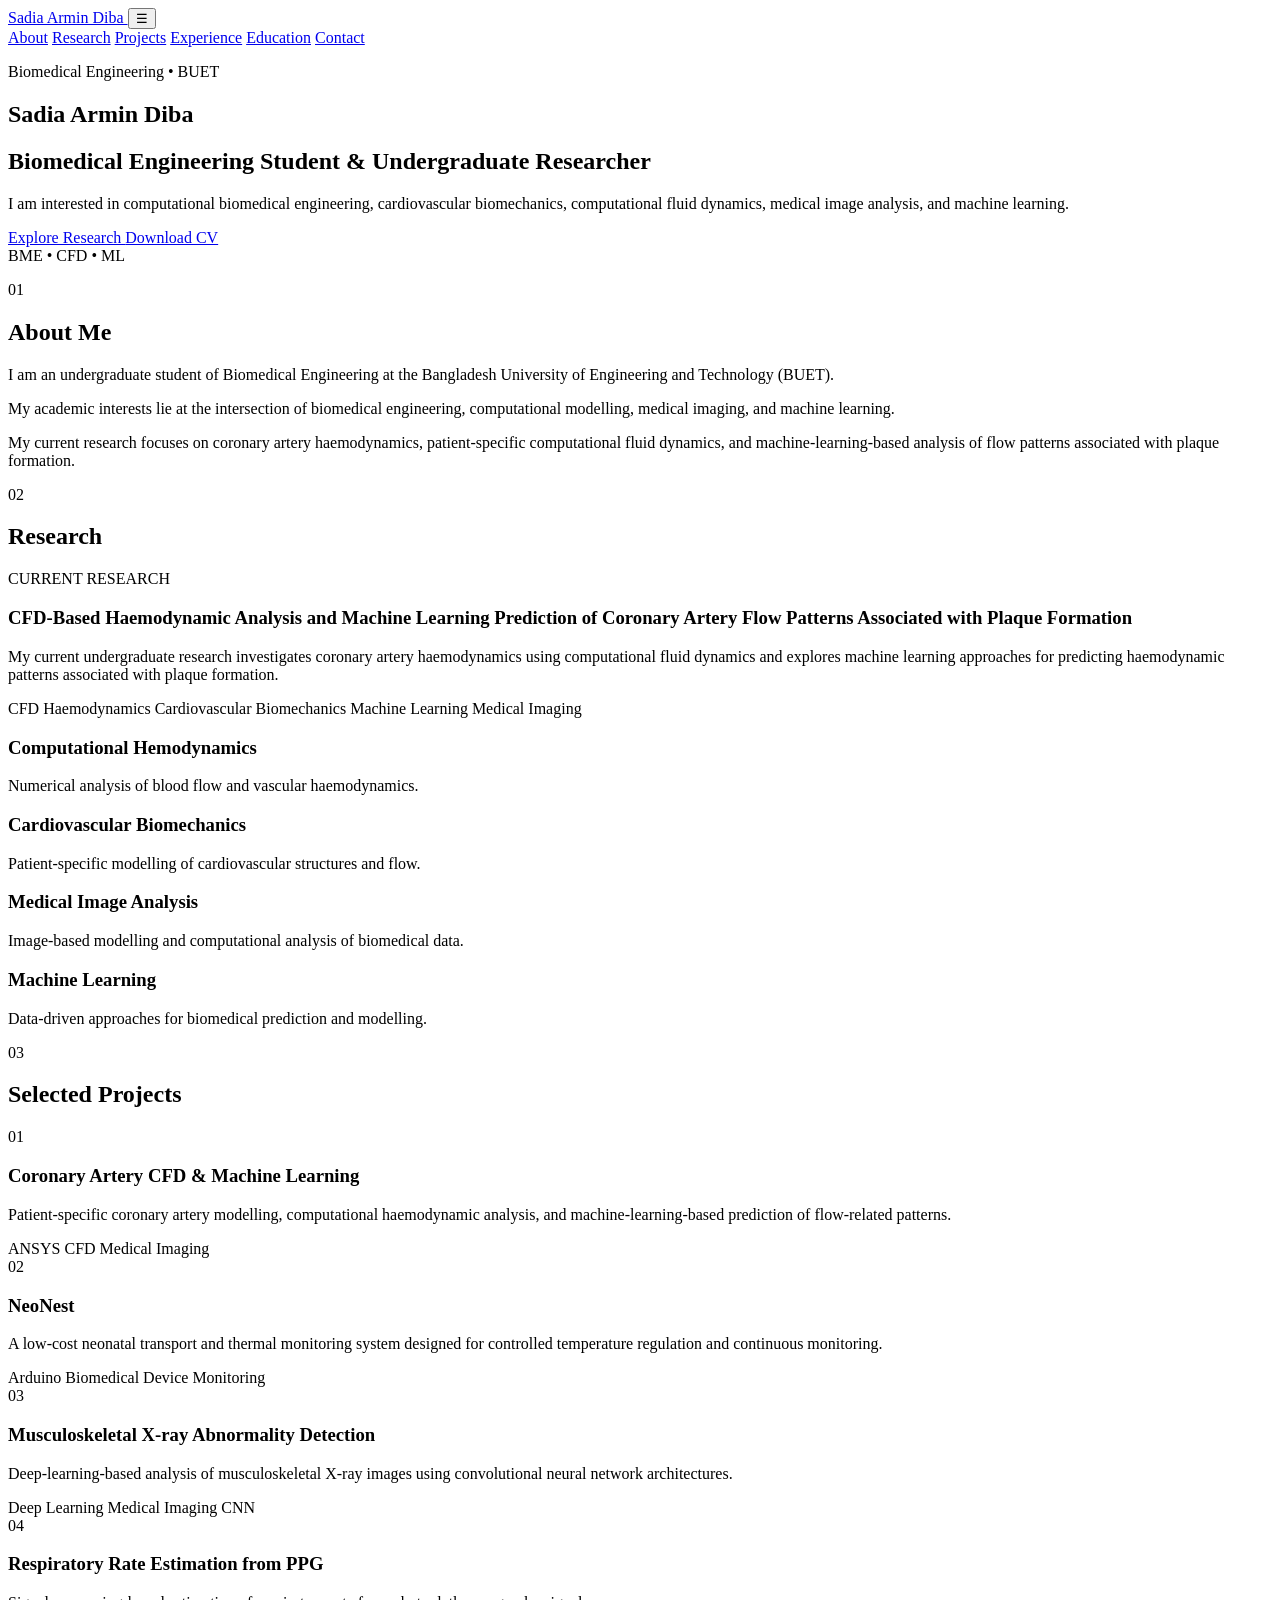
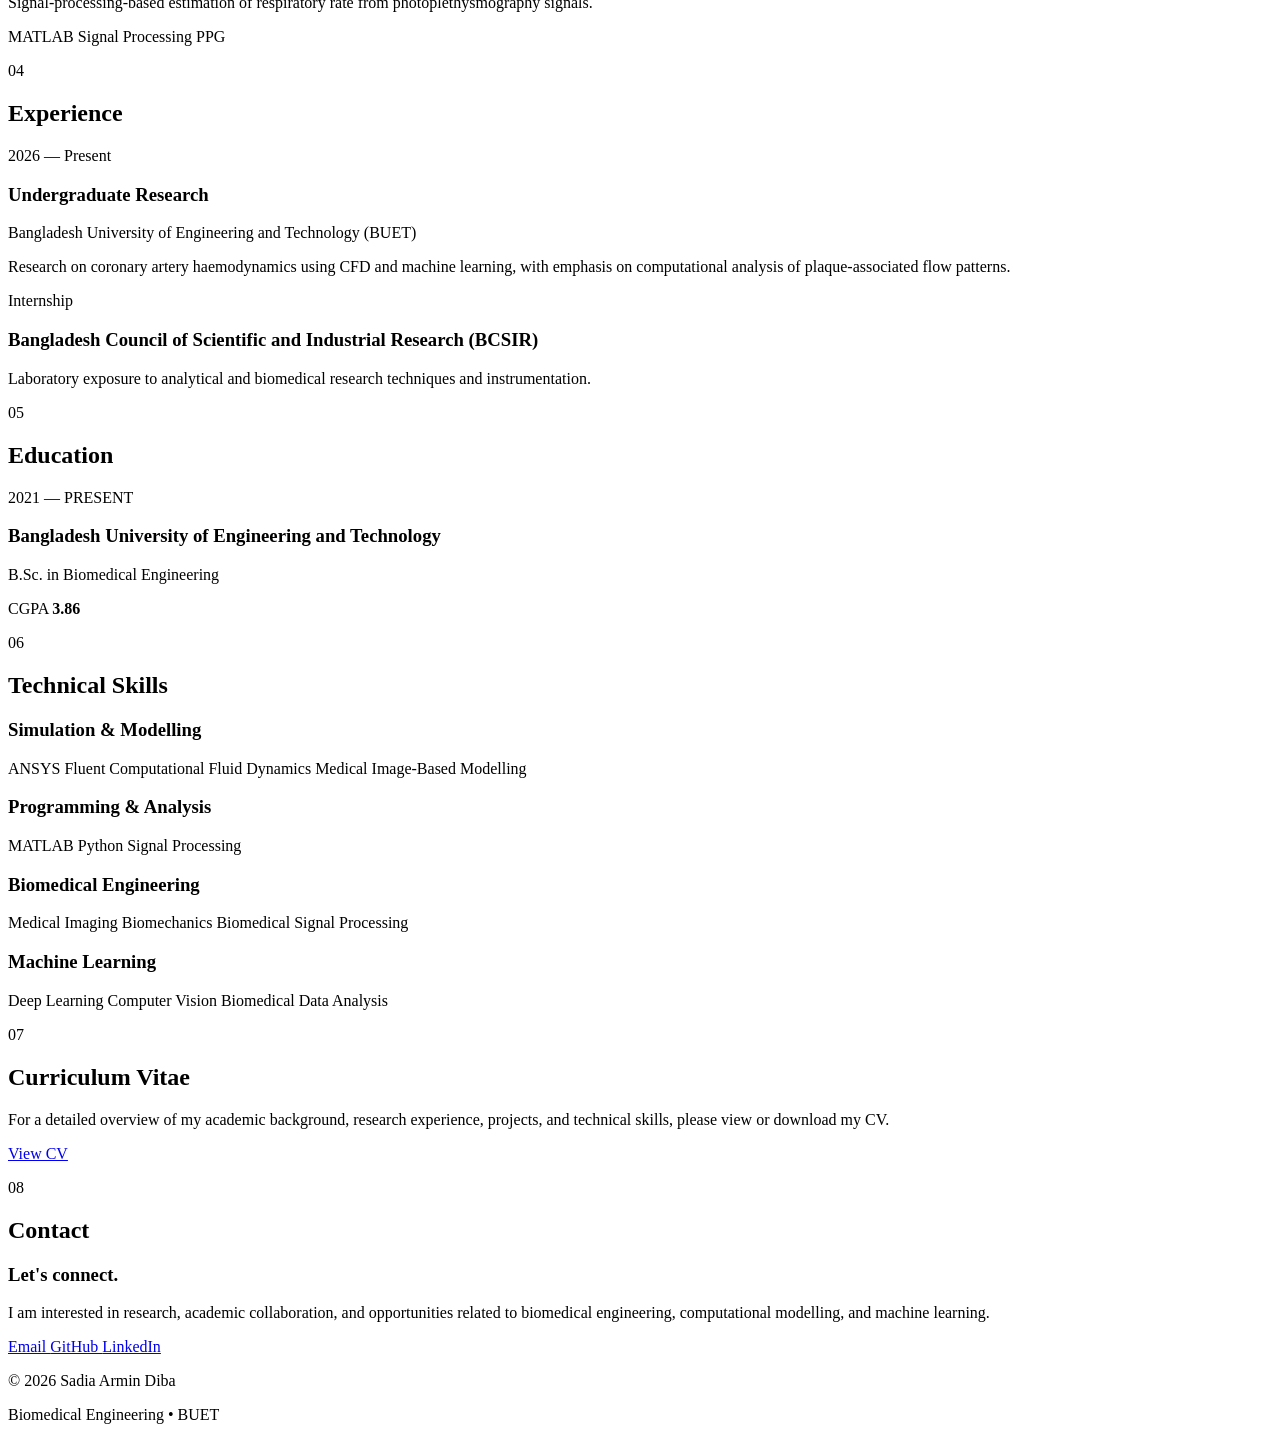
==== index.html @ c3326f4b "index.html" ====
<!DOCTYPE html>
<html lang="en">
<head>
    <meta charset="UTF-8">

    <meta name="viewport"
          content="width=device-width, initial-scale=1.0">

    <meta name="description"
          content="Academic and research portfolio of Sadia Armin Diba, Biomedical Engineering student at BUET.">

    <title>Sadia Armin Diba | Biomedical Engineering</title>

    <link rel="stylesheet"
          href="style.css">

    <link rel="preconnect"
          href="https://fonts.googleapis.com">

    <link rel="preconnect"
          href="https://fonts.gstatic.com"
          crossorigin>

    <link href="https://fonts.googleapis.com/css2?family=Inter:wght@400;500;600;700&family=Playfair+Display:wght@600;700&display=swap"
          rel="stylesheet">
</head>

<body>

    <!-- ================= NAVIGATION ================= -->

    <header class="navbar">

        <div class="container nav-container">

            <a href="#home" class="logo">
                Sadia Armin Diba
            </a>

            <button class="menu-toggle"
                    aria-label="Open navigation menu">
                ☰
            </button>

            <nav class="nav-menu">

                <a href="#about">About</a>
                <a href="#research">Research</a>
                <a href="#projects">Projects</a>
                <a href="#experience">Experience</a>
                <a href="#education">Education</a>
                <a href="#contact">Contact</a>

            </nav>

        </div>

    </header>


    <main>

        <!-- ================= HERO ================= -->

        <section id="home" class="hero">

            <div class="container hero-content">

                <div class="hero-text">

                    <p class="eyebrow">
                        Biomedical Engineering • BUET
                    </p>

                    <h1>
                        Sadia Armin Diba
                    </h1>

                    <h2>
                        Biomedical Engineering Student
                        <span>&</span>
                        Undergraduate Researcher
                    </h2>

                    <p class="hero-description">
                        I am interested in computational biomedical engineering,
                        cardiovascular biomechanics, computational fluid dynamics,
                        medical image analysis, and machine learning.
                    </p>

                    <div class="hero-buttons">

                        <a href="#research"
                           class="button primary-button">
                            Explore Research
                        </a>

                        <a href="assets/cv.pdf"
                           class="button secondary-button"
                           target="_blank">
                            Download CV
                        </a>

                    </div>

                </div>

                <div class="hero-visual">

                    <div class="visual-card">

                        <div class="visual-circle"></div>

                        <div class="visual-line line-one"></div>
                        <div class="visual-line line-two"></div>
                        <div class="visual-line line-three"></div>

                        <span class="visual-label">
                            BME • CFD • ML
                        </span>

                    </div>

                </div>

            </div>

        </section>


        <!-- ================= ABOUT ================= -->

        <section id="about" class="section">

            <div class="container">

                <div class="section-heading">

                    <p class="section-number">
                        01
                    </p>

                    <h2>
                        About Me
                    </h2>

                </div>

                <div class="about-grid">

                    <div>

                        <p class="large-text">
                            I am an undergraduate student of Biomedical
                            Engineering at the Bangladesh University of
                            Engineering and Technology (BUET).
                        </p>

                    </div>

                    <div>

                        <p>
                            My academic interests lie at the intersection of
                            biomedical engineering, computational modelling,
                            medical imaging, and machine learning.
                        </p>

                        <p>
                            My current research focuses on coronary artery
                            haemodynamics, patient-specific computational
                            fluid dynamics, and machine-learning-based analysis
                            of flow patterns associated with plaque formation.
                        </p>

                    </div>

                </div>

            </div>

        </section>


        <!-- ================= RESEARCH ================= -->

        <section id="research" class="section section-light">

            <div class="container">

                <div class="section-heading">

                    <p class="section-number">
                        02
                    </p>

                    <h2>
                        Research
                    </h2>

                </div>


                <div class="research-card">

                    <p class="card-label">
                        CURRENT RESEARCH
                    </p>

                    <h3>
                        CFD-Based Haemodynamic Analysis and Machine Learning
                        Prediction of Coronary Artery Flow Patterns Associated
                        with Plaque Formation
                    </h3>

                    <p>
                        My current undergraduate research investigates
                        coronary artery haemodynamics using computational
                        fluid dynamics and explores machine learning approaches
                        for predicting haemodynamic patterns associated with
                        plaque formation.
                    </p>

                    <div class="research-tags">

                        <span>CFD</span>
                        <span>Haemodynamics</span>
                        <span>Cardiovascular Biomechanics</span>
                        <span>Machine Learning</span>
                        <span>Medical Imaging</span>

                    </div>

                </div>


                <div class="interest-grid">

                    <div class="interest-item">
                        <h3>Computational Hemodynamics</h3>
                        <p>
                            Numerical analysis of blood flow and vascular
                            haemodynamics.
                        </p>
                    </div>

                    <div class="interest-item">
                        <h3>Cardiovascular Biomechanics</h3>
                        <p>
                            Patient-specific modelling of cardiovascular
                            structures and flow.
                        </p>
                    </div>

                    <div class="interest-item">
                        <h3>Medical Image Analysis</h3>
                        <p>
                            Image-based modelling and computational analysis
                            of biomedical data.
                        </p>
                    </div>

                    <div class="interest-item">
                        <h3>Machine Learning</h3>
                        <p>
                            Data-driven approaches for biomedical prediction
                            and modelling.
                        </p>
                    </div>

                </div>

            </div>

        </section>


        <!-- ================= PROJECTS ================= -->

        <section id="projects" class="section">

            <div class="container">

                <div class="section-heading">

                    <p class="section-number">
                        03
                    </p>

                    <h2>
                        Selected Projects
                    </h2>

                </div>


                <div class="project-grid">


                    <article class="project-card">

                        <div class="project-number">
                            01
                        </div>

                        <h3>
                            Coronary Artery CFD & Machine Learning
                        </h3>

                        <p>
                            Patient-specific coronary artery modelling,
                            computational haemodynamic analysis, and
                            machine-learning-based prediction of flow-related
                            patterns.
                        </p>

                        <div class="project-tags">
                            <span>ANSYS</span>
                            <span>CFD</span>
                            <span>Medical Imaging</span>
                        </div>

                    </article>


                    <article class="project-card">

                        <div class="project-number">
                            02
                        </div>

                        <h3>
                            NeoNest
                        </h3>

                        <p>
                            A low-cost neonatal transport and thermal
                            monitoring system designed for controlled
                            temperature regulation and continuous monitoring.
                        </p>

                        <div class="project-tags">
                            <span>Arduino</span>
                            <span>Biomedical Device</span>
                            <span>Monitoring</span>
                        </div>

                    </article>


                    <article class="project-card">

                        <div class="project-number">
                            03
                        </div>

                        <h3>
                            Musculoskeletal X-ray Abnormality Detection
                        </h3>

                        <p>
                            Deep-learning-based analysis of musculoskeletal
                            X-ray images using convolutional neural network
                            architectures.
                        </p>

                        <div class="project-tags">
                            <span>Deep Learning</span>
                            <span>Medical Imaging</span>
                            <span>CNN</span>
                        </div>

                    </article>


                    <article class="project-card">

                        <div class="project-number">
                            04
                        </div>

                        <h3>
                            Respiratory Rate Estimation from PPG
                        </h3>

                        <p>
                            Signal-processing-based estimation of respiratory
                            rate from photoplethysmography signals.
                        </p>

                        <div class="project-tags">
                            <span>MATLAB</span>
                            <span>Signal Processing</span>
                            <span>PPG</span>
                        </div>

                    </article>

                </div>

            </div>

        </section>


        <!-- ================= EXPERIENCE ================= -->

        <section id="experience" class="section section-light">

            <div class="container">

                <div class="section-heading">

                    <p class="section-number">
                        04
                    </p>

                    <h2>
                        Experience
                    </h2>

                </div>


                <div class="timeline">

                    <div class="timeline-item">

                        <div class="timeline-dot"></div>

                        <div>

                            <p class="timeline-date">
                                2026 — Present
                            </p>

                            <h3>
                                Undergraduate Research
                            </h3>

                            <p class="timeline-place">
                                Bangladesh University of Engineering
                                and Technology (BUET)
                            </p>

                            <p>
                                Research on coronary artery haemodynamics
                                using CFD and machine learning, with emphasis
                                on computational analysis of plaque-associated
                                flow patterns.
                            </p>

                        </div>

                    </div>


                    <div class="timeline-item">

                        <div class="timeline-dot"></div>

                        <div>

                            <p class="timeline-date">
                                Internship
                            </p>

                            <h3>
                                Bangladesh Council of Scientific and
                                Industrial Research (BCSIR)
                            </h3>

                            <p>
                                Laboratory exposure to analytical and
                                biomedical research techniques and
                                instrumentation.
                            </p>

                        </div>

                    </div>

                </div>

            </div>

        </section>


        <!-- ================= EDUCATION ================= -->

        <section id="education" class="section">

            <div class="container">

                <div class="section-heading">

                    <p class="section-number">
                        05
                    </p>

                    <h2>
                        Education
                    </h2>

                </div>


                <div class="education-card">

                    <div>

                        <p class="card-label">
                            2021 — PRESENT
                        </p>

                        <h3>
                            Bangladesh University of Engineering
                            and Technology
                        </h3>

                        <p>
                            B.Sc. in Biomedical Engineering
                        </p>

                    </div>

                    <div class="cgpa">
                        <span>CGPA</span>
                        <strong>3.86</strong>
                    </div>

                </div>

            </div>

        </section>


        <!-- ================= SKILLS ================= -->

        <section class="section section-light">

            <div class="container">

                <div class="section-heading">

                    <p class="section-number">
                        06
                    </p>

                    <h2>
                        Technical Skills
                    </h2>

                </div>


                <div class="skills-grid">

                    <div class="skill-group">

                        <h3>
                            Simulation & Modelling
                        </h3>

                        <div class="skill-list">

                            <span>ANSYS Fluent</span>
                            <span>Computational Fluid Dynamics</span>
                            <span>Medical Image-Based Modelling</span>

                        </div>

                    </div>


                    <div class="skill-group">

                        <h3>
                            Programming & Analysis
                        </h3>

                        <div class="skill-list">

                            <span>MATLAB</span>
                            <span>Python</span>
                            <span>Signal Processing</span>

                        </div>

                    </div>


                    <div class="skill-group">

                        <h3>
                            Biomedical Engineering
                        </h3>

                        <div class="skill-list">

                            <span>Medical Imaging</span>
                            <span>Biomechanics</span>
                            <span>Biomedical Signal Processing</span>

                        </div>

                    </div>


                    <div class="skill-group">

                        <h3>
                            Machine Learning
                        </h3>

                        <div class="skill-list">

                            <span>Deep Learning</span>
                            <span>Computer Vision</span>
                            <span>Biomedical Data Analysis</span>

                        </div>

                    </div>

                </div>

            </div>

        </section>


        <!-- ================= CV ================= -->

        <section class="section cv-section">

            <div class="container cv-container">

                <div>

                    <p class="section-number">
                        07
                    </p>

                    <h2>
                        Curriculum Vitae
                    </h2>

                    <p>
                        For a detailed overview of my academic background,
                        research experience, projects, and technical skills,
                        please view or download my CV.
                    </p>

                </div>

                <a href="assets/cv.pdf"
                   target="_blank"
                   class="button primary-button">
                    View CV
                </a>

            </div>

        </section>


        <!-- ================= CONTACT ================= -->

        <section id="contact" class="section contact-section">

            <div class="container">

                <div class="section-heading">

                    <p class="section-number">
                        08
                    </p>

                    <h2>
                        Contact
                    </h2>

                </div>


                <div class="contact-content">

                    <h3>
                        Let's connect.
                    </h3>

                    <p>
                        I am interested in research, academic collaboration,
                        and opportunities related to biomedical engineering,
                        computational modelling, and machine learning.
                    </p>

                    <div class="contact-links">

                        <!-- Replace YOUR_EMAIL with your real email -->

                        <a href="mailto:YOUR_EMAIL">
                            Email
                        </a>

                        <a href="https://github.com/SadiaDiba"
                           target="_blank">
                            GitHub
                        </a>

                        <!-- Replace with your LinkedIn URL -->

                        <a href="YOUR_LINKEDIN_URL"
                           target="_blank">
                            LinkedIn
                        </a>

                    </div>

                </div>

            </div>

        </section>

    </main>


    <!-- ================= FOOTER ================= -->

    <footer>

        <div class="container footer-content">

            <p>
                © 2026 Sadia Armin Diba
            </p>

            <p>
                Biomedical Engineering • BUET
            </p>

        </div>

    </footer>


    <script src="script.js"></script>

</body>
</html>
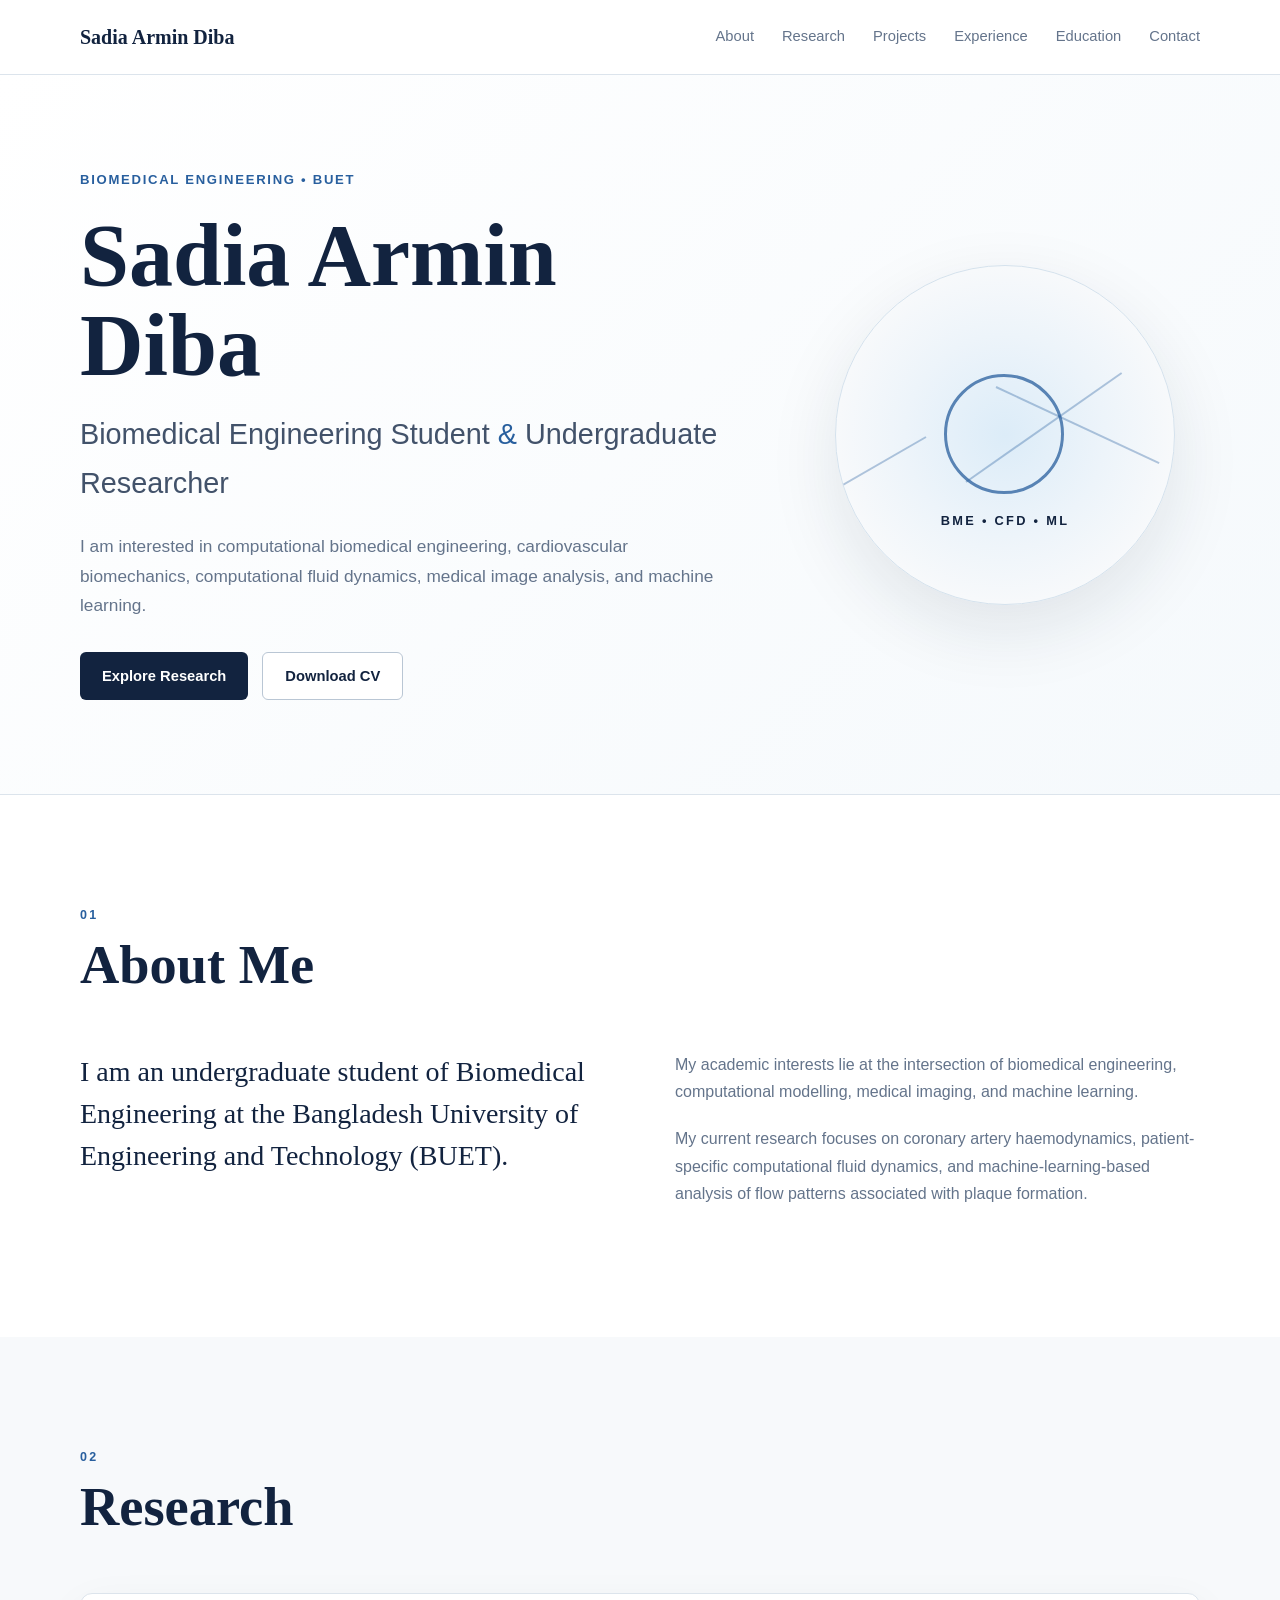
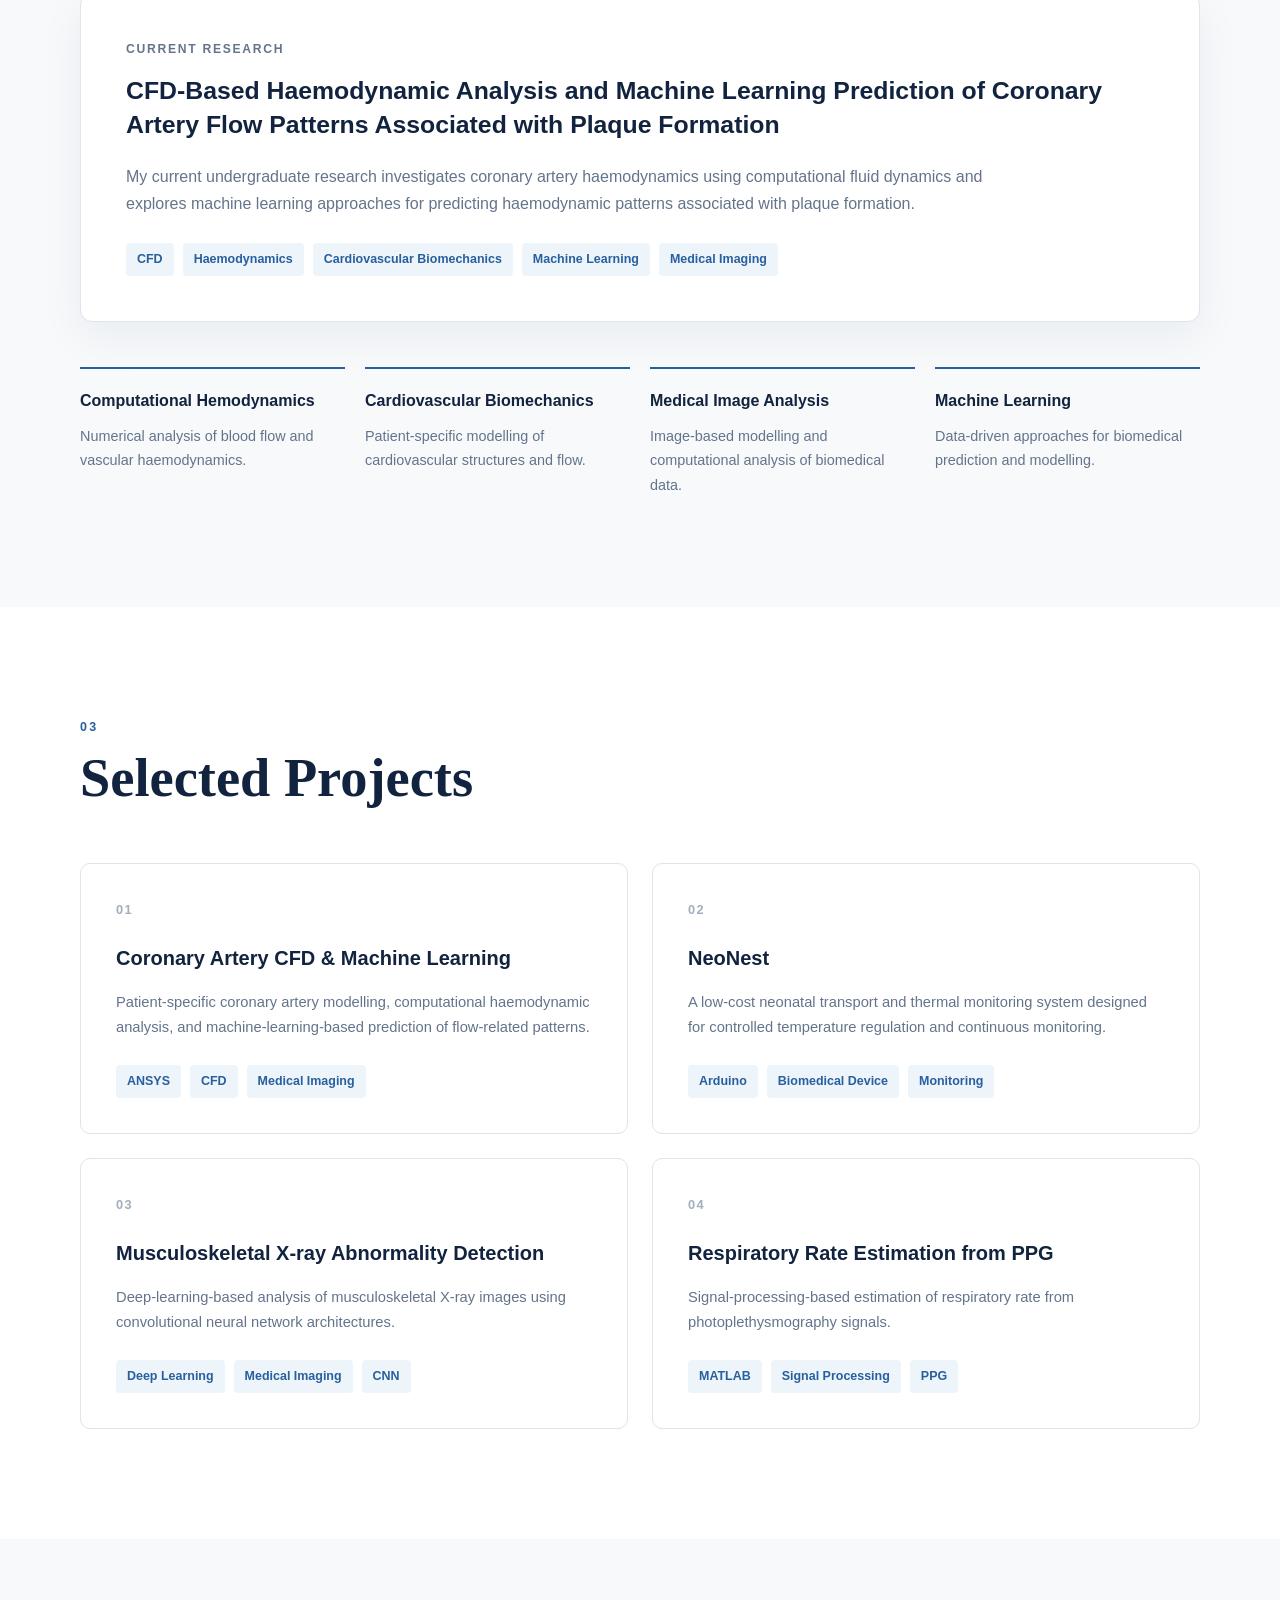
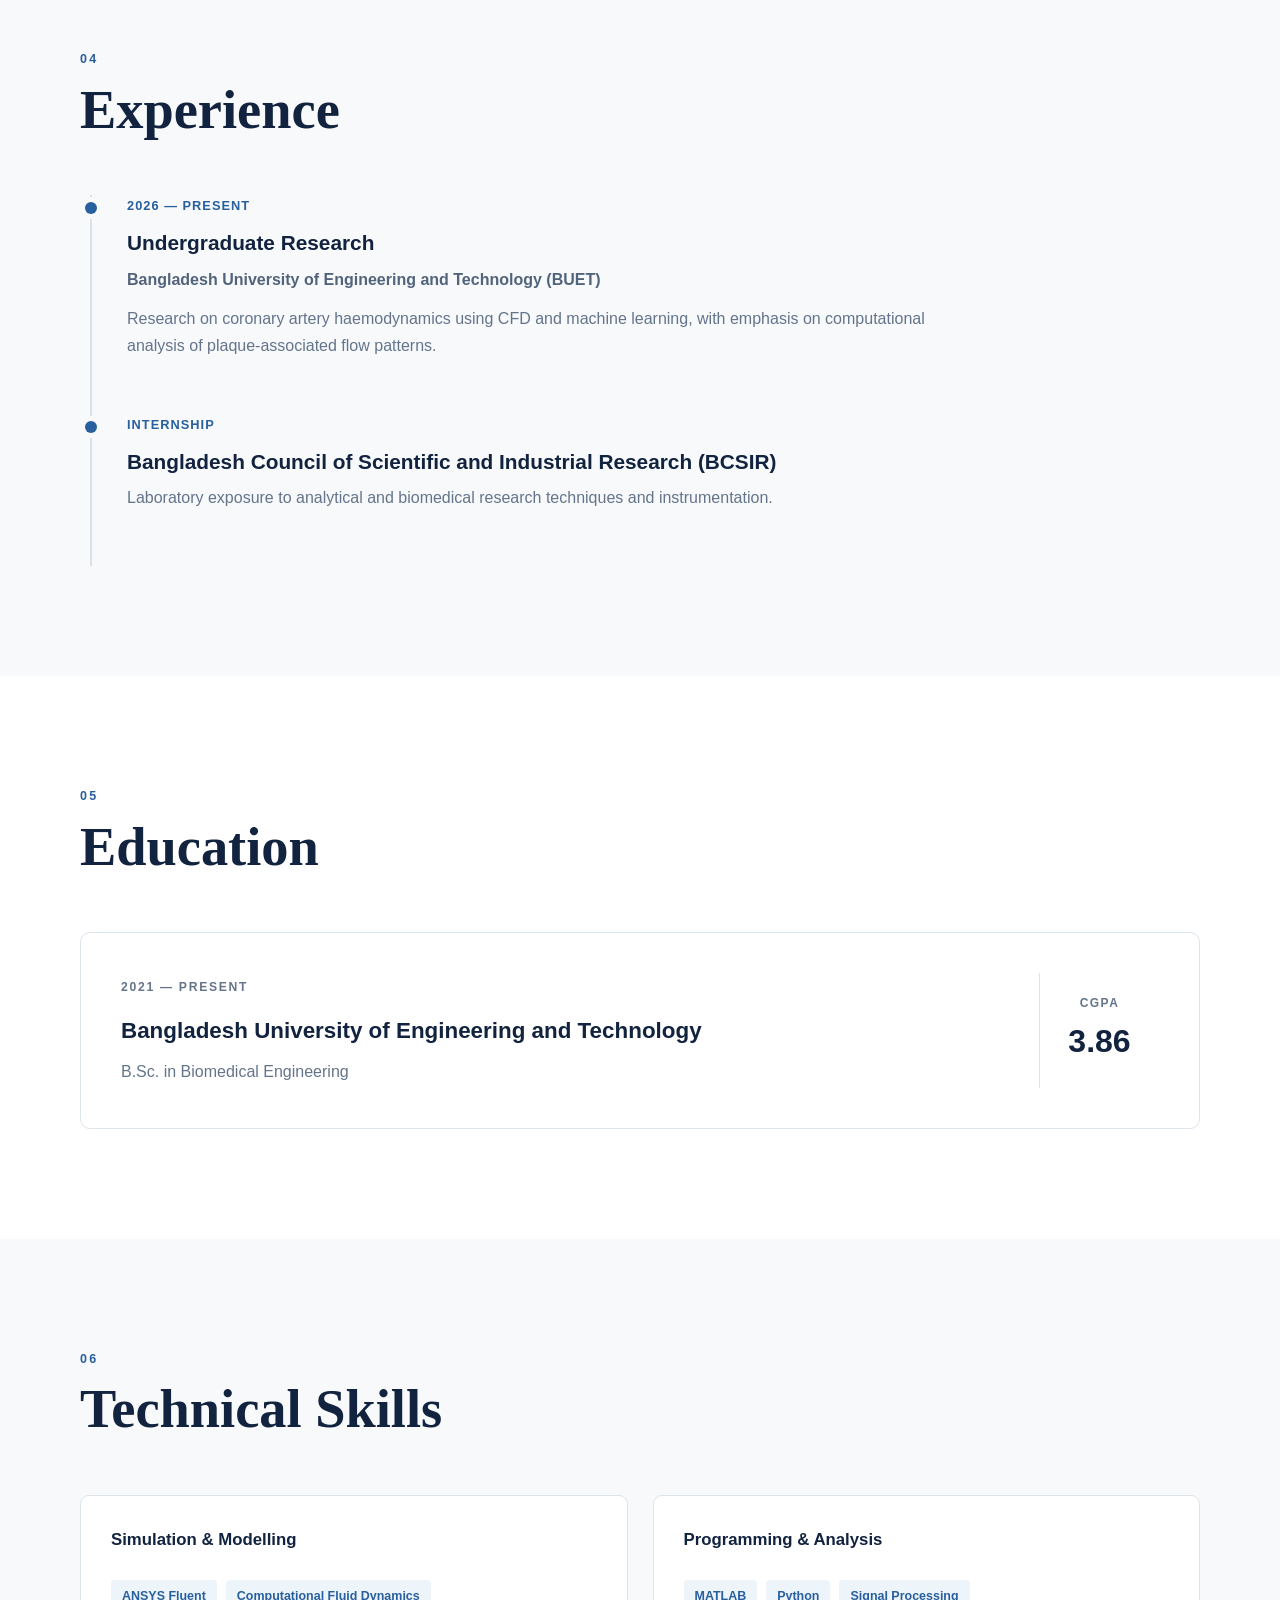
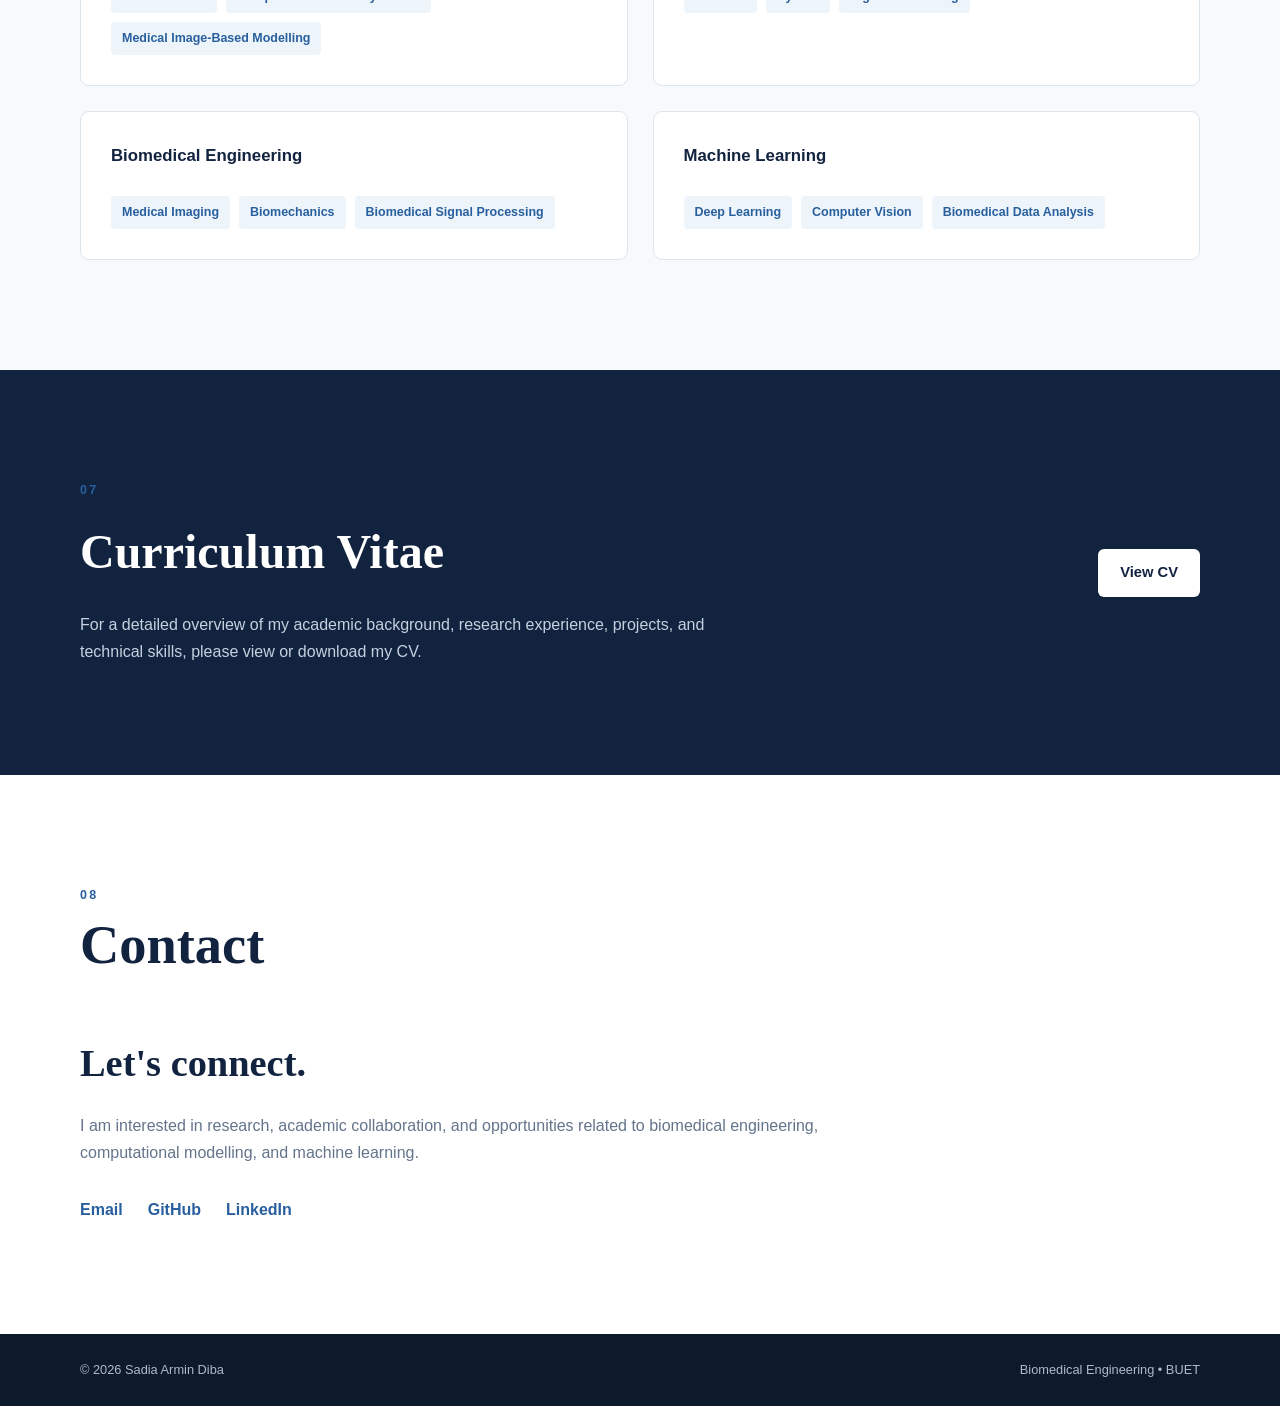
==== commit 1a480725: "Update index.html" ====
--- a/index.html
+++ b/index.html
@@ -702,18 +702,18 @@
 
                         <!-- Replace YOUR_EMAIL with your real email -->
 
-                        <a href="mailto:YOUR_EMAIL">
+                        <a href="mailto:sadiaarmindiba@gmail.com">
                             Email
                         </a>
 
-                        <a href="https://github.com/SadiaDiba"
+                        <a href="https://github.com/SadiaArmin"
                            target="_blank">
                             GitHub
                         </a>
 
                         <!-- Replace with your LinkedIn URL -->
 
-                        <a href="YOUR_LINKEDIN_URL"
+                        <a href="www.linkedin.com/in/sadia-armin-diba"
                            target="_blank">
                             LinkedIn
                         </a>
--- a/style.css
+++ b/style.css
@@ -0,0 +1,1117 @@
+/* =====================================================
+   SADIA ARMIN DIBA — ACADEMIC WEBSITE
+   ===================================================== */
+
+
+/* ================= BASIC RESET ================= */
+
+* {
+    margin: 0;
+    padding: 0;
+    box-sizing: border-box;
+}
+
+html {
+    scroll-behavior: smooth;
+}
+
+body {
+    font-family: "Inter", sans-serif;
+    color: #172033;
+    background: #ffffff;
+    line-height: 1.7;
+}
+
+a {
+    text-decoration: none;
+    color: inherit;
+}
+
+img {
+    max-width: 100%;
+    display: block;
+}
+
+
+/* ================= VARIABLES ================= */
+
+:root {
+
+    --navy: #12233f;
+    --blue: #285f9e;
+    --light-blue: #edf4fa;
+
+    --text: #172033;
+    --muted: #64748b;
+
+    --border: #dce4ec;
+
+    --white: #ffffff;
+    --light: #f7f9fb;
+
+    --max-width: 1120px;
+
+}
+
+
+/* ================= CONTAINER ================= */
+
+.container {
+    width: min(92%, var(--max-width));
+    margin: 0 auto;
+}
+
+
+/* ================= NAVIGATION ================= */
+
+.navbar {
+    position: sticky;
+    top: 0;
+    z-index: 1000;
+
+    background: rgba(255, 255, 255, 0.96);
+
+    border-bottom: 1px solid var(--border);
+
+    backdrop-filter: blur(10px);
+}
+
+.nav-container {
+
+    min-height: 74px;
+
+    display: flex;
+    align-items: center;
+    justify-content: space-between;
+}
+
+.logo {
+
+    font-family: "Playfair Display", serif;
+
+    font-size: 1.25rem;
+
+    font-weight: 700;
+
+    color: var(--navy);
+}
+
+.nav-menu {
+
+    display: flex;
+
+    align-items: center;
+
+    gap: 28px;
+}
+
+.nav-menu a {
+
+    color: var(--muted);
+
+    font-size: 0.92rem;
+
+    font-weight: 500;
+
+    transition: 0.25s ease;
+}
+
+.nav-menu a:hover {
+
+    color: var(--blue);
+}
+
+.menu-toggle {
+
+    display: none;
+
+    border: none;
+
+    background: transparent;
+
+    font-size: 1.6rem;
+
+    cursor: pointer;
+}
+
+
+/* ================= HERO ================= */
+
+.hero {
+
+    min-height: 720px;
+
+    display: flex;
+
+    align-items: center;
+
+    background:
+        linear-gradient(
+            135deg,
+            #ffffff 0%,
+            #f5f9fc 100%
+        );
+
+    border-bottom: 1px solid var(--border);
+}
+
+.hero-content {
+
+    display: grid;
+
+    grid-template-columns: 1.25fr 0.75fr;
+
+    gap: 80px;
+
+    align-items: center;
+}
+
+.eyebrow {
+
+    color: var(--blue);
+
+    font-size: 0.82rem;
+
+    font-weight: 700;
+
+    letter-spacing: 0.13em;
+
+    text-transform: uppercase;
+
+    margin-bottom: 20px;
+}
+
+.hero h1 {
+
+    font-family: "Playfair Display", serif;
+
+    font-size: clamp(3rem, 7vw, 5.5rem);
+
+    line-height: 1.02;
+
+    color: var(--navy);
+
+    margin-bottom: 20px;
+}
+
+.hero h2 {
+
+    font-size: clamp(1.25rem, 2.5vw, 1.8rem);
+
+    font-weight: 500;
+
+    color: #42526a;
+
+    margin-bottom: 24px;
+}
+
+.hero h2 span {
+
+    color: var(--blue);
+}
+
+.hero-description {
+
+    max-width: 650px;
+
+    font-size: 1.08rem;
+
+    color: var(--muted);
+
+    margin-bottom: 32px;
+}
+
+
+/* ================= BUTTONS ================= */
+
+.hero-buttons {
+
+    display: flex;
+
+    flex-wrap: wrap;
+
+    gap: 14px;
+}
+
+.button {
+
+    display: inline-flex;
+
+    align-items: center;
+
+    justify-content: center;
+
+    min-height: 48px;
+
+    padding: 0 22px;
+
+    border-radius: 6px;
+
+    font-weight: 600;
+
+    font-size: 0.92rem;
+
+    transition: 0.25s ease;
+}
+
+.primary-button {
+
+    background: var(--navy);
+
+    color: white;
+}
+
+.primary-button:hover {
+
+    background: var(--blue);
+
+    transform: translateY(-2px);
+}
+
+.secondary-button {
+
+    border: 1px solid #b9c6d4;
+
+    color: var(--navy);
+
+    background: white;
+}
+
+.secondary-button:hover {
+
+    border-color: var(--blue);
+
+    color: var(--blue);
+
+    transform: translateY(-2px);
+}
+
+
+/* ================= HERO VISUAL ================= */
+
+.hero-visual {
+
+    display: flex;
+
+    justify-content: center;
+}
+
+.visual-card {
+
+    width: 340px;
+
+    height: 340px;
+
+    position: relative;
+
+    overflow: hidden;
+
+    border-radius: 50%;
+
+    background:
+        radial-gradient(
+            circle at center,
+            #dcecf8 0%,
+            #edf4fa 42%,
+            #f7f9fb 70%,
+            #ffffff 100%
+        );
+
+    border: 1px solid #d5e2ed;
+
+    box-shadow:
+        0 25px 70px rgba(18, 35, 63, 0.10);
+}
+
+.visual-circle {
+
+    position: absolute;
+
+    width: 120px;
+
+    height: 120px;
+
+    border: 3px solid var(--blue);
+
+    border-radius: 50%;
+
+    top: 108px;
+
+    left: 108px;
+
+    opacity: 0.75;
+}
+
+.visual-line {
+
+    position: absolute;
+
+    height: 2px;
+
+    background: var(--blue);
+
+    opacity: 0.35;
+
+    transform-origin: left center;
+}
+
+.line-one {
+
+    width: 180px;
+
+    top: 120px;
+
+    left: 160px;
+
+    transform: rotate(25deg);
+}
+
+.line-two {
+
+    width: 190px;
+
+    top: 215px;
+
+    left: 130px;
+
+    transform: rotate(-35deg);
+}
+
+.line-three {
+
+    width: 150px;
+
+    top: 170px;
+
+    left: 90px;
+
+    transform: rotate(150deg);
+}
+
+.visual-label {
+
+    position: absolute;
+
+    bottom: 72px;
+
+    left: 0;
+
+    right: 0;
+
+    text-align: center;
+
+    color: var(--navy);
+
+    font-weight: 700;
+
+    font-size: 0.8rem;
+
+    letter-spacing: 0.18em;
+}
+
+
+/* ================= SECTIONS ================= */
+
+.section {
+
+    padding: 110px 0;
+}
+
+.section-light {
+
+    background: var(--light);
+}
+
+.section-heading {
+
+    margin-bottom: 55px;
+}
+
+.section-number {
+
+    color: var(--blue);
+
+    font-size: 0.78rem;
+
+    font-weight: 700;
+
+    letter-spacing: 0.18em;
+
+    margin-bottom: 10px;
+}
+
+.section-heading h2 {
+
+    font-family: "Playfair Display", serif;
+
+    color: var(--navy);
+
+    font-size: clamp(2.2rem, 5vw, 3.4rem);
+
+    line-height: 1.1;
+}
+
+
+/* ================= ABOUT ================= */
+
+.about-grid {
+
+    display: grid;
+
+    grid-template-columns: 1fr 1fr;
+
+    gap: 70px;
+}
+
+.about-grid p {
+
+    color: var(--muted);
+
+    margin-bottom: 20px;
+}
+
+.large-text {
+
+    font-family: "Playfair Display", serif;
+
+    font-size: 1.75rem;
+
+    line-height: 1.5;
+
+    color: var(--navy) !important;
+}
+
+
+/* ================= RESEARCH ================= */
+
+.research-card {
+
+    background: white;
+
+    border: 1px solid var(--border);
+
+    border-radius: 12px;
+
+    padding: 45px;
+
+    box-shadow:
+        0 15px 45px rgba(18, 35, 63, 0.06);
+
+    margin-bottom: 45px;
+}
+
+.card-label {
+
+    color: var(--blue);
+
+    font-size: 0.76rem;
+
+    font-weight: 700;
+
+    letter-spacing: 0.14em;
+
+    margin-bottom: 14px;
+}
+
+.research-card h3 {
+
+    color: var(--navy);
+
+    font-size: 1.55rem;
+
+    line-height: 1.4;
+
+    margin-bottom: 20px;
+}
+
+.research-card p {
+
+    color: var(--muted);
+
+    max-width: 900px;
+}
+
+.research-tags,
+.project-tags,
+.skill-list {
+
+    display: flex;
+
+    flex-wrap: wrap;
+
+    gap: 9px;
+
+    margin-top: 25px;
+}
+
+.research-tags span,
+.project-tags span,
+.skill-list span {
+
+    padding: 6px 11px;
+
+    background: var(--light-blue);
+
+    color: var(--blue);
+
+    border-radius: 4px;
+
+    font-size: 0.78rem;
+
+    font-weight: 600;
+}
+
+.interest-grid {
+
+    display: grid;
+
+    grid-template-columns: repeat(4, 1fr);
+
+    gap: 20px;
+}
+
+.interest-item {
+
+    border-top: 2px solid var(--blue);
+
+    padding-top: 18px;
+}
+
+.interest-item h3 {
+
+    font-size: 1rem;
+
+    color: var(--navy);
+
+    margin-bottom: 10px;
+}
+
+.interest-item p {
+
+    font-size: 0.9rem;
+
+    color: var(--muted);
+}
+
+
+/* ================= PROJECTS ================= */
+
+.project-grid {
+
+    display: grid;
+
+    grid-template-columns: repeat(2, 1fr);
+
+    gap: 24px;
+}
+
+.project-card {
+
+    position: relative;
+
+    padding: 35px;
+
+    border: 1px solid var(--border);
+
+    border-radius: 10px;
+
+    background: white;
+
+    transition: 0.3s ease;
+}
+
+.project-card:hover {
+
+    transform: translateY(-5px);
+
+    border-color: #b8cadb;
+
+    box-shadow:
+        0 18px 45px rgba(18, 35, 63, 0.08);
+}
+
+.project-number {
+
+    color: #a2afbd;
+
+    font-size: 0.8rem;
+
+    font-weight: 700;
+
+    letter-spacing: 0.1em;
+
+    margin-bottom: 20px;
+}
+
+.project-card h3 {
+
+    color: var(--navy);
+
+    font-size: 1.25rem;
+
+    margin-bottom: 15px;
+}
+
+.project-card p {
+
+    color: var(--muted);
+
+    font-size: 0.92rem;
+}
+
+
+/* ================= EXPERIENCE ================= */
+
+.timeline {
+
+    max-width: 850px;
+
+    border-left: 2px solid #d9e2eb;
+
+    margin-left: 10px;
+
+    padding-left: 35px;
+}
+
+.timeline-item {
+
+    position: relative;
+
+    padding-bottom: 55px;
+}
+
+.timeline-dot {
+
+    position: absolute;
+
+    width: 12px;
+
+    height: 12px;
+
+    border-radius: 50%;
+
+    background: var(--blue);
+
+    left: -42px;
+
+    top: 7px;
+
+    box-shadow: 0 0 0 5px var(--light);
+}
+
+.timeline-date {
+
+    color: var(--blue) !important;
+
+    font-size: 0.8rem;
+
+    font-weight: 700;
+
+    letter-spacing: 0.08em;
+
+    text-transform: uppercase;
+
+    margin-bottom: 8px;
+}
+
+.timeline-item h3 {
+
+    color: var(--navy);
+
+    font-size: 1.3rem;
+
+    margin-bottom: 5px;
+}
+
+.timeline-place {
+
+    color: #52647b !important;
+
+    font-weight: 600;
+
+    margin-bottom: 12px;
+}
+
+.timeline-item p {
+
+    color: var(--muted);
+}
+
+
+/* ================= EDUCATION ================= */
+
+.education-card {
+
+    display: flex;
+
+    align-items: center;
+
+    justify-content: space-between;
+
+    gap: 40px;
+
+    padding: 40px;
+
+    border: 1px solid var(--border);
+
+    border-radius: 10px;
+
+    background: white;
+}
+
+.education-card h3 {
+
+    color: var(--navy);
+
+    font-size: 1.4rem;
+
+    margin-bottom: 8px;
+}
+
+.education-card p {
+
+    color: var(--muted);
+}
+
+.cgpa {
+
+    min-width: 120px;
+
+    text-align: center;
+
+    padding: 20px;
+
+    border-left: 1px solid var(--border);
+}
+
+.cgpa span {
+
+    display: block;
+
+    color: var(--muted);
+
+    font-size: 0.75rem;
+
+    font-weight: 700;
+
+    letter-spacing: 0.12em;
+}
+
+.cgpa strong {
+
+    display: block;
+
+    color: var(--navy);
+
+    font-size: 2rem;
+}
+
+
+/* ================= SKILLS ================= */
+
+.skills-grid {
+
+    display: grid;
+
+    grid-template-columns: repeat(2, 1fr);
+
+    gap: 25px;
+}
+
+.skill-group {
+
+    padding: 30px;
+
+    background: white;
+
+    border: 1px solid var(--border);
+
+    border-radius: 9px;
+}
+
+.skill-group h3 {
+
+    color: var(--navy);
+
+    font-size: 1.05rem;
+}
+
+
+/* ================= CV ================= */
+
+.cv-section {
+
+    background: var(--navy);
+
+    color: white;
+}
+
+.cv-container {
+
+    display: flex;
+
+    align-items: center;
+
+    justify-content: space-between;
+
+    gap: 50px;
+}
+
+.cv-container h2 {
+
+    font-family: "Playfair Display", serif;
+
+    font-size: 3rem;
+
+    margin-bottom: 18px;
+}
+
+.cv-container p:not(.section-number) {
+
+    color: #c6d1df;
+
+    max-width: 650px;
+}
+
+.cv-section .primary-button {
+
+    background: white;
+
+    color: var(--navy);
+
+    flex-shrink: 0;
+}
+
+.cv-section .primary-button:hover {
+
+    background: #e9f2f9;
+
+    color: var(--navy);
+}
+
+
+/* ================= CONTACT ================= */
+
+.contact-content {
+
+    max-width: 760px;
+}
+
+.contact-content h3 {
+
+    font-family: "Playfair Display", serif;
+
+    color: var(--navy);
+
+    font-size: 2.4rem;
+
+    margin-bottom: 15px;
+}
+
+.contact-content > p {
+
+    color: var(--muted);
+
+    margin-bottom: 30px;
+}
+
+.contact-links {
+
+    display: flex;
+
+    flex-wrap: wrap;
+
+    gap: 25px;
+}
+
+.contact-links a {
+
+    color: var(--blue);
+
+    font-weight: 600;
+
+    border-bottom: 1px solid transparent;
+
+    transition: 0.2s ease;
+}
+
+.contact-links a:hover {
+
+    border-color: var(--blue);
+}
+
+
+/* ================= FOOTER ================= */
+
+footer {
+
+    background: #0d1a2c;
+
+    color: #aebbc9;
+
+    padding: 25px 0;
+}
+
+.footer-content {
+
+    display: flex;
+
+    justify-content: space-between;
+
+    gap: 20px;
+
+    font-size: 0.8rem;
+}
+
+
+/* ================= RESPONSIVE ================= */
+
+@media (max-width: 900px) {
+
+    .hero-content {
+
+        grid-template-columns: 1fr;
+
+        gap: 50px;
+    }
+
+    .hero {
+
+        padding: 100px 0;
+    }
+
+    .hero-visual {
+
+        justify-content: flex-start;
+    }
+
+    .interest-grid {
+
+        grid-template-columns: repeat(2, 1fr);
+    }
+
+}
+
+
+@media (max-width: 700px) {
+
+    .nav-menu {
+
+        position: absolute;
+
+        top: 74px;
+
+        left: 0;
+
+        right: 0;
+
+        display: none;
+
+        flex-direction: column;
+
+        align-items: flex-start;
+
+        gap: 0;
+
+        background: white;
+
+        border-bottom: 1px solid var(--border);
+
+        padding: 15px 4%;
+    }
+
+    .nav-menu.active {
+
+        display: flex;
+    }
+
+    .nav-menu a {
+
+        width: 100%;
+
+        padding: 12px 0;
+
+        border-bottom: 1px solid #edf0f3;
+    }
+
+    .menu-toggle {
+
+        display: block;
+    }
+
+    .about-grid {
+
+        grid-template-columns: 1fr;
+
+        gap: 30px;
+    }
+
+    .project-grid {
+
+        grid-template-columns: 1fr;
+    }
+
+    .skills-grid {
+
+        grid-template-columns: 1fr;
+    }
+
+    .interest-grid {
+
+        grid-template-columns: 1fr;
+    }
+
+    .education-card {
+
+        align-items: flex-start;
+
+        flex-direction: column;
+    }
+
+    .cgpa {
+
+        border-left: none;
+
+        border-top: 1px solid var(--border);
+
+        width: 100%;
+
+        padding: 20px 0 0;
+    }
+
+    .cv-container {
+
+        flex-direction: column;
+
+        align-items: flex-start;
+    }
+
+    .cv-container h2 {
+
+        font-size: 2.3rem;
+    }
+
+    .footer-content {
+
+        flex-direction: column;
+    }
+
+    .visual-card {
+
+        width: 270px;
+
+        height: 270px;
+    }
+
+    .visual-circle {
+
+        width: 100px;
+
+        height: 100px;
+
+        top: 85px;
+
+        left: 85px;
+    }
+
+}
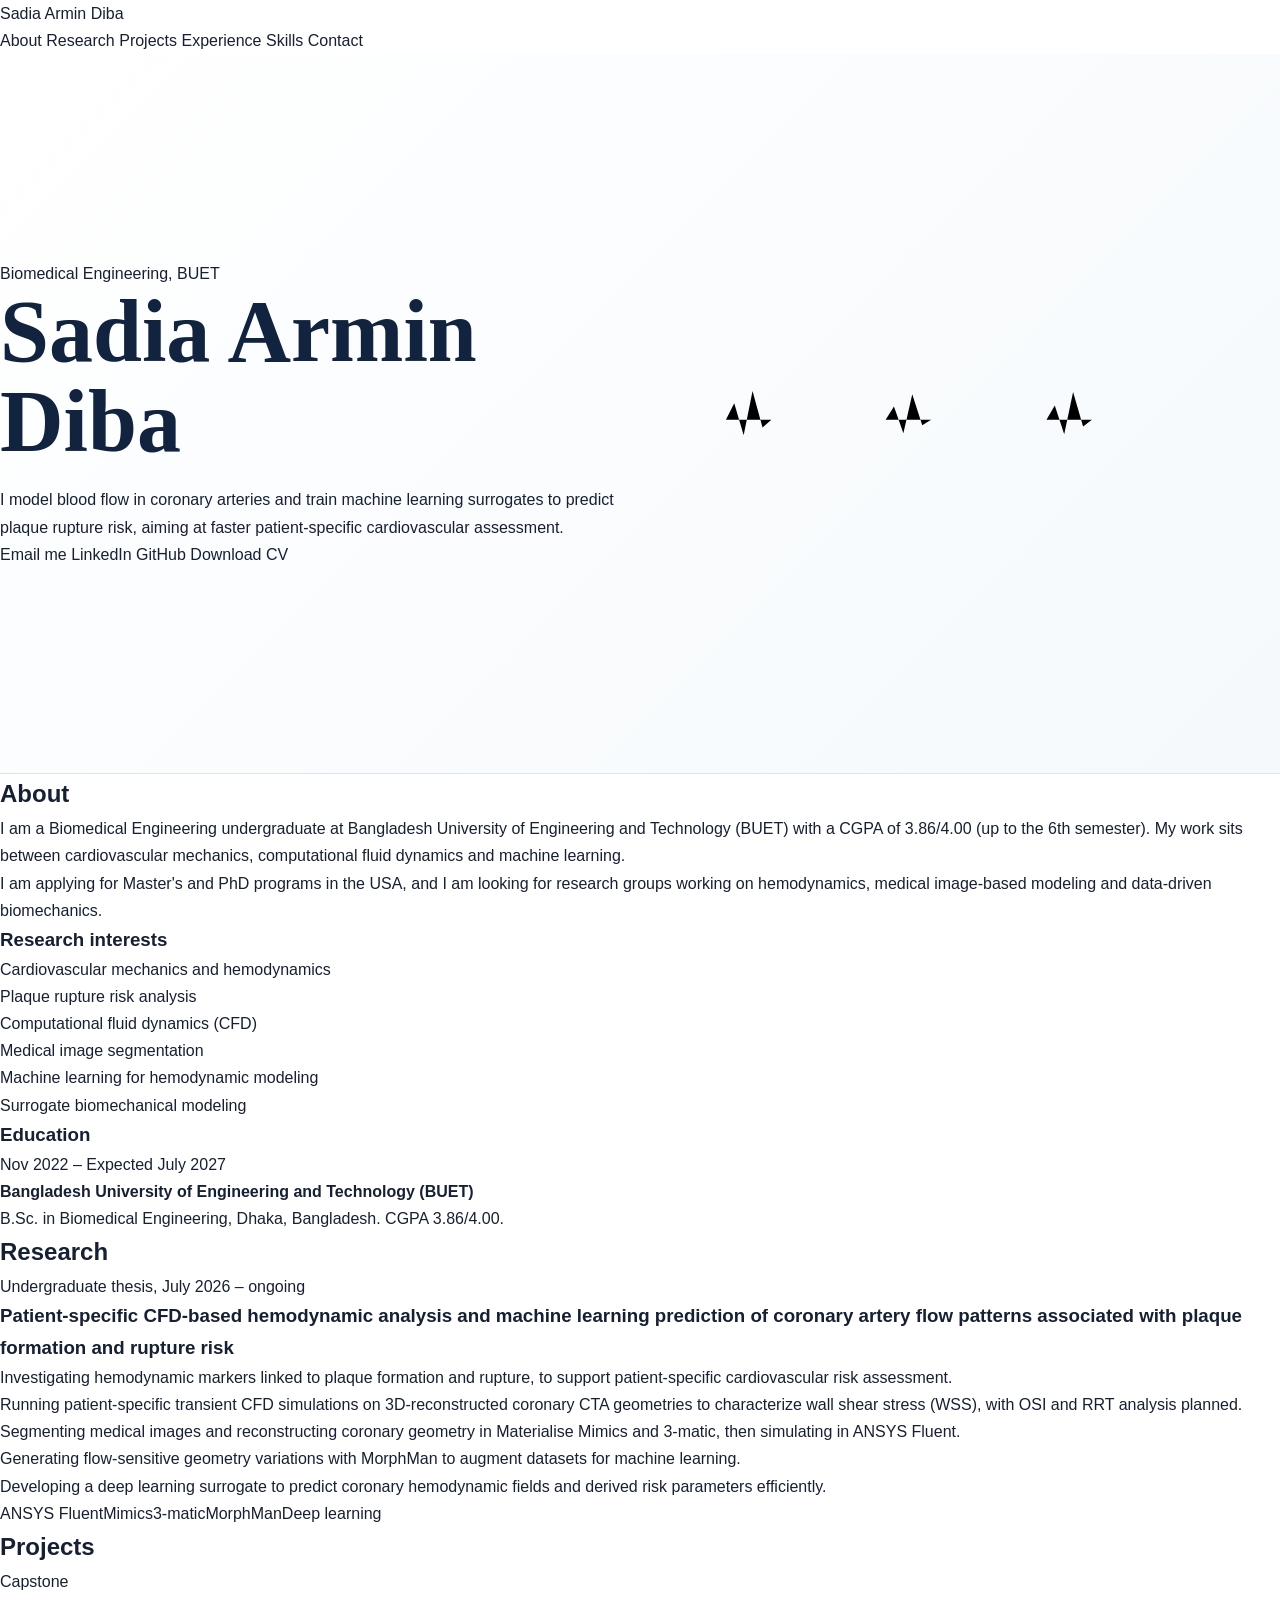
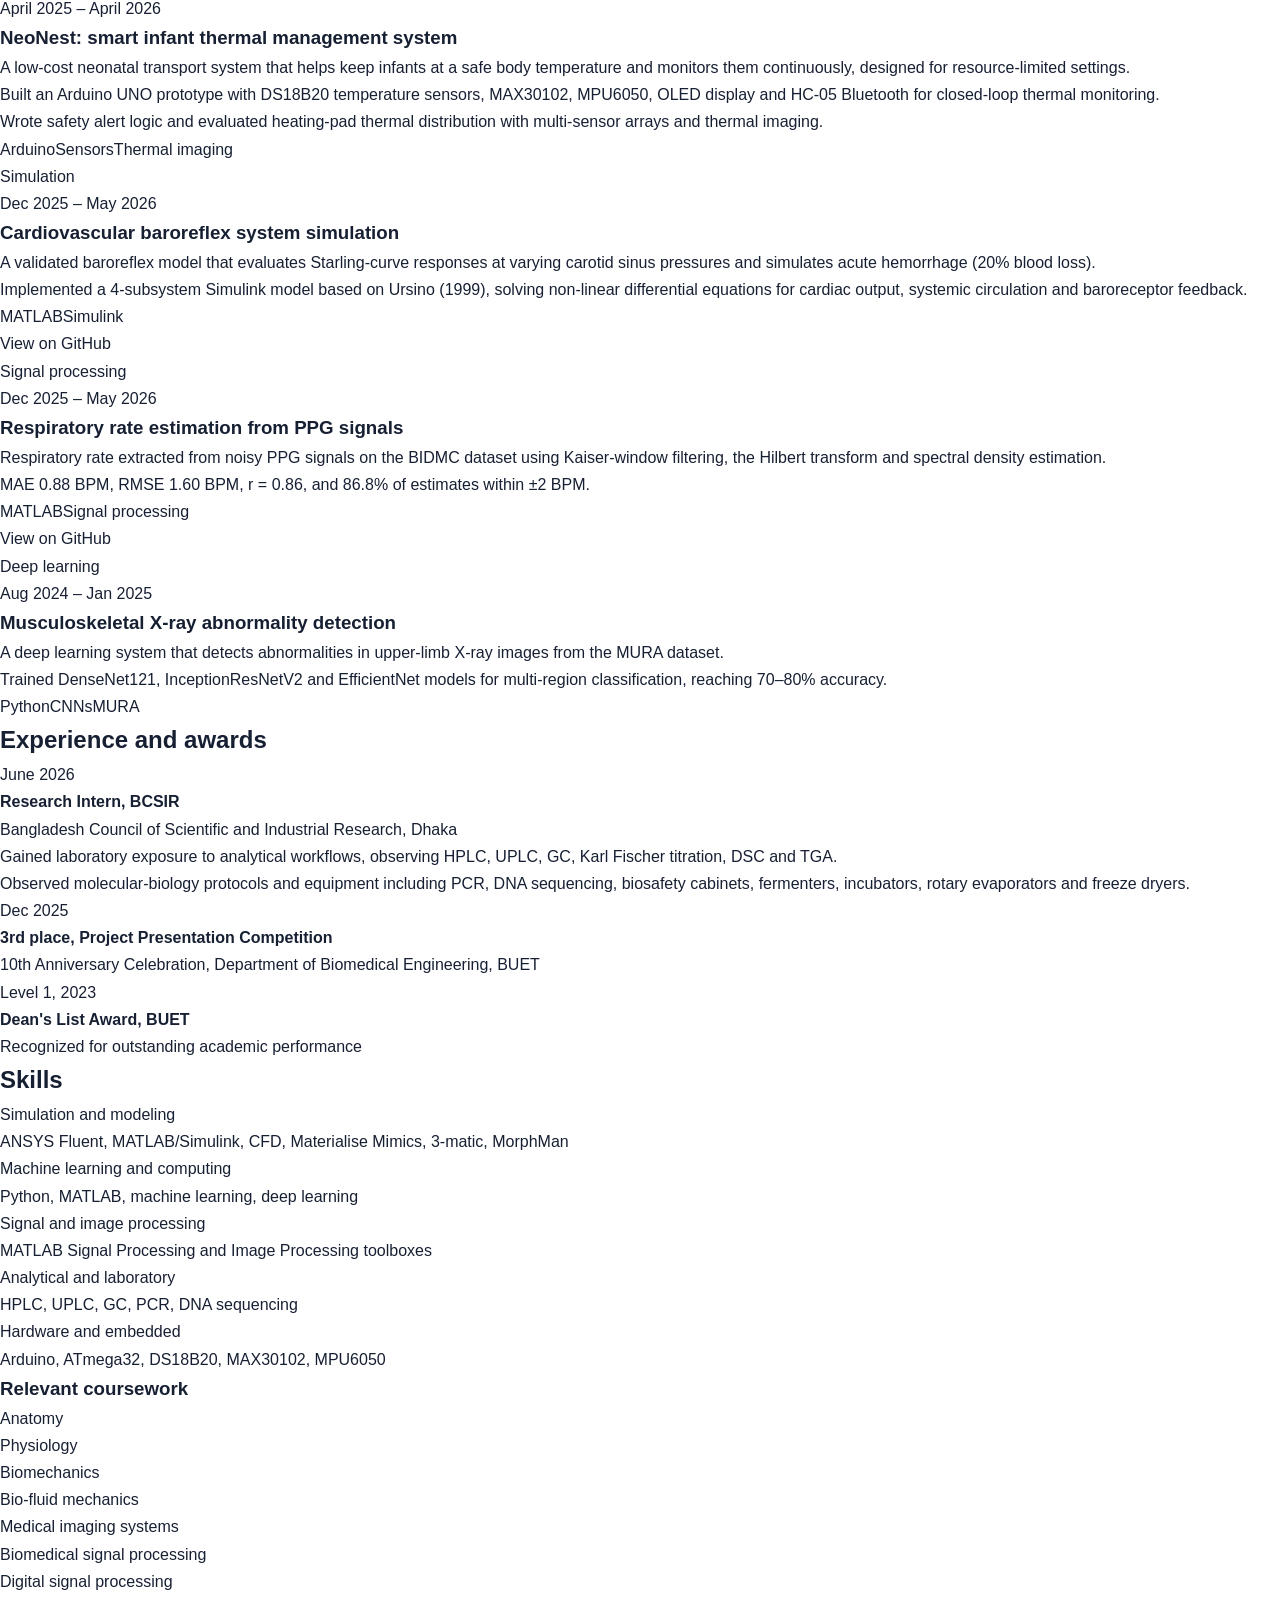
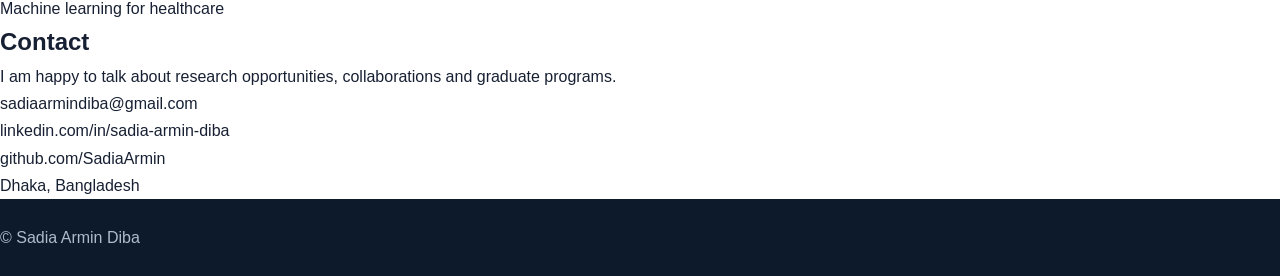
==== commit 5f1e25b3: "Update index.html" ====
--- a/index.html
+++ b/index.html
@@ -1,754 +1,230 @@
 <!DOCTYPE html>
 <html lang="en">
 <head>
-    <meta charset="UTF-8">
-
-    <meta name="viewport"
-          content="width=device-width, initial-scale=1.0">
-
-    <meta name="description"
-          content="Academic and research portfolio of Sadia Armin Diba, Biomedical Engineering student at BUET.">
-
-    <title>Sadia Armin Diba | Biomedical Engineering</title>
-
-    <link rel="stylesheet"
-          href="style.css">
-
-    <link rel="preconnect"
-          href="https://fonts.googleapis.com">
-
-    <link rel="preconnect"
-          href="https://fonts.gstatic.com"
-          crossorigin>
-
-    <link href="https://fonts.googleapis.com/css2?family=Inter:wght@400;500;600;700&family=Playfair+Display:wght@600;700&display=swap"
-          rel="stylesheet">
+<meta charset="UTF-8">
+<meta name="viewport" content="width=device-width, initial-scale=1.0">
+<meta name="description" content="Academic and research portfolio of Sadia Armin Diba, Biomedical Engineering student at BUET.">
+<title>Sadia Armin Diba | Biomedical Engineering</title>
+<link rel="preconnect" href="https://fonts.googleapis.com">
+<link rel="preconnect" href="https://fonts.gstatic.com" crossorigin>
+<link href="https://fonts.googleapis.com/css2?family=DM+Serif+Display&family=Plus+Jakarta+Sans:wght@400;500;600&display=swap" rel="stylesheet">
+<link rel="stylesheet" href="style.css">
 </head>
-
 <body>
 
-    <!-- ================= NAVIGATION ================= -->
-
-    <header class="navbar">
-
-        <div class="container nav-container">
-
-            <a href="#home" class="logo">
-                Sadia Armin Diba
-            </a>
-
-            <button class="menu-toggle"
-                    aria-label="Open navigation menu">
-                ☰
-            </button>
-
-            <nav class="nav-menu">
-
-                <a href="#about">About</a>
-                <a href="#research">Research</a>
-                <a href="#projects">Projects</a>
-                <a href="#experience">Experience</a>
-                <a href="#education">Education</a>
-                <a href="#contact">Contact</a>
-
-            </nav>
-
+<header class="nav">
+  <a class="brand" href="#top">Sadia Armin Diba</a>
+  <nav id="menu">
+    <a href="#about">About</a>
+    <a href="#research">Research</a>
+    <a href="#projects">Projects</a>
+    <a href="#experience">Experience</a>
+    <a href="#skills">Skills</a>
+    <a href="#contact">Contact</a>
+  </nav>
+</header>
+
+<main id="top">
+
+<section class="hero">
+  <div class="wrap">
+    <p class="role">Biomedical Engineering, BUET</p>
+    <h1>Sadia Armin Diba</h1>
+    <p class="lead">I model blood flow in coronary arteries and train machine learning surrogates to predict plaque rupture risk, aiming at faster patient-specific cardiovascular assessment.</p>
+    <div class="actions">
+      <a class="btn primary" href="mailto:sadiaarmindiba@gmail.com">Email me</a>
+      <a class="btn" href="https://linkedin.com/in/sadia-armin-diba" target="_blank" rel="noopener">LinkedIn</a>
+      <a class="btn" href="https://github.com/SadiaArmin" target="_blank" rel="noopener">GitHub</a>
+      <a class="btn" href="assets/Sadia_Armin_Diba_CV.pdf" target="_blank" rel="noopener">Download CV</a>
+    </div>
+  </div>
+  <svg class="ecg" viewBox="0 0 1200 120" preserveAspectRatio="none" aria-hidden="true">
+    <path id="ecgPath" d="M0 70 H180 L200 70 L215 40 L232 98 L248 18 L266 84 L282 70 H470 L488 70 L503 46 L520 94 L536 24 L554 80 L570 70 H760 L778 70 L793 44 L810 96 L826 20 L844 82 L860 70 H1200"/>
+  </svg>
+</section>
+
+<section id="about" class="block">
+  <div class="wrap grid">
+    <h2>About</h2>
+    <div>
+      <p>I am a Biomedical Engineering undergraduate at Bangladesh University of Engineering and Technology (BUET) with a CGPA of 3.86/4.00 (up to the 6th semester). My work sits between cardiovascular mechanics, computational fluid dynamics and machine learning.</p>
+      <p>I am applying for Master's and PhD programs in the USA, and I am looking for research groups working on hemodynamics, medical image-based modeling and data-driven biomechanics.</p>
+      <h3>Research interests</h3>
+      <ul class="chips">
+        <li>Cardiovascular mechanics and hemodynamics</li>
+        <li>Plaque rupture risk analysis</li>
+        <li>Computational fluid dynamics (CFD)</li>
+        <li>Medical image segmentation</li>
+        <li>Machine learning for hemodynamic modeling</li>
+        <li>Surrogate biomechanical modeling</li>
+      </ul>
+      <h3>Education</h3>
+      <div class="item">
+        <div class="when">Nov 2022 – Expected July 2027</div>
+        <div>
+          <strong>Bangladesh University of Engineering and Technology (BUET)</strong>
+          <p>B.Sc. in Biomedical Engineering, Dhaka, Bangladesh. CGPA 3.86/4.00.</p>
         </div>
-
-    </header>
-
-
-    <main>
-
-        <!-- ================= HERO ================= -->
-
-        <section id="home" class="hero">
-
-            <div class="container hero-content">
-
-                <div class="hero-text">
-
-                    <p class="eyebrow">
-                        Biomedical Engineering • BUET
-                    </p>
-
-                    <h1>
-                        Sadia Armin Diba
-                    </h1>
-
-                    <h2>
-                        Biomedical Engineering Student
-                        <span>&</span>
-                        Undergraduate Researcher
-                    </h2>
-
-                    <p class="hero-description">
-                        I am interested in computational biomedical engineering,
-                        cardiovascular biomechanics, computational fluid dynamics,
-                        medical image analysis, and machine learning.
-                    </p>
-
-                    <div class="hero-buttons">
-
-                        <a href="#research"
-                           class="button primary-button">
-                            Explore Research
-                        </a>
-
-                        <a href="assets/cv.pdf"
-                           class="button secondary-button"
-                           target="_blank">
-                            Download CV
-                        </a>
-
-                    </div>
-
-                </div>
-
-                <div class="hero-visual">
-
-                    <div class="visual-card">
-
-                        <div class="visual-circle"></div>
-
-                        <div class="visual-line line-one"></div>
-                        <div class="visual-line line-two"></div>
-                        <div class="visual-line line-three"></div>
-
-                        <span class="visual-label">
-                            BME • CFD • ML
-                        </span>
-
-                    </div>
-
-                </div>
-
-            </div>
-
-        </section>
-
-
-        <!-- ================= ABOUT ================= -->
-
-        <section id="about" class="section">
-
-            <div class="container">
-
-                <div class="section-heading">
-
-                    <p class="section-number">
-                        01
-                    </p>
-
-                    <h2>
-                        About Me
-                    </h2>
-
-                </div>
-
-                <div class="about-grid">
-
-                    <div>
-
-                        <p class="large-text">
-                            I am an undergraduate student of Biomedical
-                            Engineering at the Bangladesh University of
-                            Engineering and Technology (BUET).
-                        </p>
-
-                    </div>
-
-                    <div>
-
-                        <p>
-                            My academic interests lie at the intersection of
-                            biomedical engineering, computational modelling,
-                            medical imaging, and machine learning.
-                        </p>
-
-                        <p>
-                            My current research focuses on coronary artery
-                            haemodynamics, patient-specific computational
-                            fluid dynamics, and machine-learning-based analysis
-                            of flow patterns associated with plaque formation.
-                        </p>
-
-                    </div>
-
-                </div>
-
-            </div>
-
-        </section>
-
-
-        <!-- ================= RESEARCH ================= -->
-
-        <section id="research" class="section section-light">
-
-            <div class="container">
-
-                <div class="section-heading">
-
-                    <p class="section-number">
-                        02
-                    </p>
-
-                    <h2>
-                        Research
-                    </h2>
-
-                </div>
-
-
-                <div class="research-card">
-
-                    <p class="card-label">
-                        CURRENT RESEARCH
-                    </p>
-
-                    <h3>
-                        CFD-Based Haemodynamic Analysis and Machine Learning
-                        Prediction of Coronary Artery Flow Patterns Associated
-                        with Plaque Formation
-                    </h3>
-
-                    <p>
-                        My current undergraduate research investigates
-                        coronary artery haemodynamics using computational
-                        fluid dynamics and explores machine learning approaches
-                        for predicting haemodynamic patterns associated with
-                        plaque formation.
-                    </p>
-
-                    <div class="research-tags">
-
-                        <span>CFD</span>
-                        <span>Haemodynamics</span>
-                        <span>Cardiovascular Biomechanics</span>
-                        <span>Machine Learning</span>
-                        <span>Medical Imaging</span>
-
-                    </div>
-
-                </div>
-
-
-                <div class="interest-grid">
-
-                    <div class="interest-item">
-                        <h3>Computational Hemodynamics</h3>
-                        <p>
-                            Numerical analysis of blood flow and vascular
-                            haemodynamics.
-                        </p>
-                    </div>
-
-                    <div class="interest-item">
-                        <h3>Cardiovascular Biomechanics</h3>
-                        <p>
-                            Patient-specific modelling of cardiovascular
-                            structures and flow.
-                        </p>
-                    </div>
-
-                    <div class="interest-item">
-                        <h3>Medical Image Analysis</h3>
-                        <p>
-                            Image-based modelling and computational analysis
-                            of biomedical data.
-                        </p>
-                    </div>
-
-                    <div class="interest-item">
-                        <h3>Machine Learning</h3>
-                        <p>
-                            Data-driven approaches for biomedical prediction
-                            and modelling.
-                        </p>
-                    </div>
-
-                </div>
-
-            </div>
-
-        </section>
-
-
-        <!-- ================= PROJECTS ================= -->
-
-        <section id="projects" class="section">
-
-            <div class="container">
-
-                <div class="section-heading">
-
-                    <p class="section-number">
-                        03
-                    </p>
-
-                    <h2>
-                        Selected Projects
-                    </h2>
-
-                </div>
-
-
-                <div class="project-grid">
-
-
-                    <article class="project-card">
-
-                        <div class="project-number">
-                            01
-                        </div>
-
-                        <h3>
-                            Coronary Artery CFD & Machine Learning
-                        </h3>
-
-                        <p>
-                            Patient-specific coronary artery modelling,
-                            computational haemodynamic analysis, and
-                            machine-learning-based prediction of flow-related
-                            patterns.
-                        </p>
-
-                        <div class="project-tags">
-                            <span>ANSYS</span>
-                            <span>CFD</span>
-                            <span>Medical Imaging</span>
-                        </div>
-
-                    </article>
-
-
-                    <article class="project-card">
-
-                        <div class="project-number">
-                            02
-                        </div>
-
-                        <h3>
-                            NeoNest
-                        </h3>
-
-                        <p>
-                            A low-cost neonatal transport and thermal
-                            monitoring system designed for controlled
-                            temperature regulation and continuous monitoring.
-                        </p>
-
-                        <div class="project-tags">
-                            <span>Arduino</span>
-                            <span>Biomedical Device</span>
-                            <span>Monitoring</span>
-                        </div>
-
-                    </article>
-
-
-                    <article class="project-card">
-
-                        <div class="project-number">
-                            03
-                        </div>
-
-                        <h3>
-                            Musculoskeletal X-ray Abnormality Detection
-                        </h3>
-
-                        <p>
-                            Deep-learning-based analysis of musculoskeletal
-                            X-ray images using convolutional neural network
-                            architectures.
-                        </p>
-
-                        <div class="project-tags">
-                            <span>Deep Learning</span>
-                            <span>Medical Imaging</span>
-                            <span>CNN</span>
-                        </div>
-
-                    </article>
-
-
-                    <article class="project-card">
-
-                        <div class="project-number">
-                            04
-                        </div>
-
-                        <h3>
-                            Respiratory Rate Estimation from PPG
-                        </h3>
-
-                        <p>
-                            Signal-processing-based estimation of respiratory
-                            rate from photoplethysmography signals.
-                        </p>
-
-                        <div class="project-tags">
-                            <span>MATLAB</span>
-                            <span>Signal Processing</span>
-                            <span>PPG</span>
-                        </div>
-
-                    </article>
-
-                </div>
-
-            </div>
-
-        </section>
-
-
-        <!-- ================= EXPERIENCE ================= -->
-
-        <section id="experience" class="section section-light">
-
-            <div class="container">
-
-                <div class="section-heading">
-
-                    <p class="section-number">
-                        04
-                    </p>
-
-                    <h2>
-                        Experience
-                    </h2>
-
-                </div>
-
-
-                <div class="timeline">
-
-                    <div class="timeline-item">
-
-                        <div class="timeline-dot"></div>
-
-                        <div>
-
-                            <p class="timeline-date">
-                                2026 — Present
-                            </p>
-
-                            <h3>
-                                Undergraduate Research
-                            </h3>
-
-                            <p class="timeline-place">
-                                Bangladesh University of Engineering
-                                and Technology (BUET)
-                            </p>
-
-                            <p>
-                                Research on coronary artery haemodynamics
-                                using CFD and machine learning, with emphasis
-                                on computational analysis of plaque-associated
-                                flow patterns.
-                            </p>
-
-                        </div>
-
-                    </div>
-
-
-                    <div class="timeline-item">
-
-                        <div class="timeline-dot"></div>
-
-                        <div>
-
-                            <p class="timeline-date">
-                                Internship
-                            </p>
-
-                            <h3>
-                                Bangladesh Council of Scientific and
-                                Industrial Research (BCSIR)
-                            </h3>
-
-                            <p>
-                                Laboratory exposure to analytical and
-                                biomedical research techniques and
-                                instrumentation.
-                            </p>
-
-                        </div>
-
-                    </div>
-
-                </div>
-
-            </div>
-
-        </section>
-
-
-        <!-- ================= EDUCATION ================= -->
-
-        <section id="education" class="section">
-
-            <div class="container">
-
-                <div class="section-heading">
-
-                    <p class="section-number">
-                        05
-                    </p>
-
-                    <h2>
-                        Education
-                    </h2>
-
-                </div>
-
-
-                <div class="education-card">
-
-                    <div>
-
-                        <p class="card-label">
-                            2021 — PRESENT
-                        </p>
-
-                        <h3>
-                            Bangladesh University of Engineering
-                            and Technology
-                        </h3>
-
-                        <p>
-                            B.Sc. in Biomedical Engineering
-                        </p>
-
-                    </div>
-
-                    <div class="cgpa">
-                        <span>CGPA</span>
-                        <strong>3.86</strong>
-                    </div>
-
-                </div>
-
-            </div>
-
-        </section>
-
-
-        <!-- ================= SKILLS ================= -->
-
-        <section class="section section-light">
-
-            <div class="container">
-
-                <div class="section-heading">
-
-                    <p class="section-number">
-                        06
-                    </p>
-
-                    <h2>
-                        Technical Skills
-                    </h2>
-
-                </div>
-
-
-                <div class="skills-grid">
-
-                    <div class="skill-group">
-
-                        <h3>
-                            Simulation & Modelling
-                        </h3>
-
-                        <div class="skill-list">
-
-                            <span>ANSYS Fluent</span>
-                            <span>Computational Fluid Dynamics</span>
-                            <span>Medical Image-Based Modelling</span>
-
-                        </div>
-
-                    </div>
-
-
-                    <div class="skill-group">
-
-                        <h3>
-                            Programming & Analysis
-                        </h3>
-
-                        <div class="skill-list">
-
-                            <span>MATLAB</span>
-                            <span>Python</span>
-                            <span>Signal Processing</span>
-
-                        </div>
-
-                    </div>
-
-
-                    <div class="skill-group">
-
-                        <h3>
-                            Biomedical Engineering
-                        </h3>
-
-                        <div class="skill-list">
-
-                            <span>Medical Imaging</span>
-                            <span>Biomechanics</span>
-                            <span>Biomedical Signal Processing</span>
-
-                        </div>
-
-                    </div>
-
-
-                    <div class="skill-group">
-
-                        <h3>
-                            Machine Learning
-                        </h3>
-
-                        <div class="skill-list">
-
-                            <span>Deep Learning</span>
-                            <span>Computer Vision</span>
-                            <span>Biomedical Data Analysis</span>
-
-                        </div>
-
-                    </div>
-
-                </div>
-
-            </div>
-
-        </section>
-
-
-        <!-- ================= CV ================= -->
-
-        <section class="section cv-section">
-
-            <div class="container cv-container">
-
-                <div>
-
-                    <p class="section-number">
-                        07
-                    </p>
-
-                    <h2>
-                        Curriculum Vitae
-                    </h2>
-
-                    <p>
-                        For a detailed overview of my academic background,
-                        research experience, projects, and technical skills,
-                        please view or download my CV.
-                    </p>
-
-                </div>
-
-                <a href="assets/cv.pdf"
-                   target="_blank"
-                   class="button primary-button">
-                    View CV
-                </a>
-
-            </div>
-
-        </section>
-
-
-        <!-- ================= CONTACT ================= -->
-
-        <section id="contact" class="section contact-section">
-
-            <div class="container">
-
-                <div class="section-heading">
-
-                    <p class="section-number">
-                        08
-                    </p>
-
-                    <h2>
-                        Contact
-                    </h2>
-
-                </div>
-
-
-                <div class="contact-content">
-
-                    <h3>
-                        Let's connect.
-                    </h3>
-
-                    <p>
-                        I am interested in research, academic collaboration,
-                        and opportunities related to biomedical engineering,
-                        computational modelling, and machine learning.
-                    </p>
-
-                    <div class="contact-links">
-
-                        <!-- Replace YOUR_EMAIL with your real email -->
-
-                        <a href="mailto:sadiaarmindiba@gmail.com">
-                            Email
-                        </a>
-
-                        <a href="https://github.com/SadiaArmin"
-                           target="_blank">
-                            GitHub
-                        </a>
-
-                        <!-- Replace with your LinkedIn URL -->
-
-                        <a href="www.linkedin.com/in/sadia-armin-diba"
-                           target="_blank">
-                            LinkedIn
-                        </a>
-
-                    </div>
-
-                </div>
-
-            </div>
-
-        </section>
-
-    </main>
-
-
-    <!-- ================= FOOTER ================= -->
-
-    <footer>
-
-        <div class="container footer-content">
-
-            <p>
-                © 2026 Sadia Armin Diba
-            </p>
-
-            <p>
-                Biomedical Engineering • BUET
-            </p>
-
+      </div>
+    </div>
+  </div>
+</section>
+
+<section id="research" class="block tint">
+  <div class="wrap grid">
+    <h2>Research</h2>
+    <div>
+      <article class="feature">
+        <div class="when">Undergraduate thesis, July 2026 – ongoing</div>
+        <h3>Patient-specific CFD-based hemodynamic analysis and machine learning prediction of coronary artery flow patterns associated with plaque formation and rupture risk</h3>
+        <ul>
+          <li>Investigating hemodynamic markers linked to plaque formation and rupture, to support patient-specific cardiovascular risk assessment.</li>
+          <li>Running patient-specific transient CFD simulations on 3D-reconstructed coronary CTA geometries to characterize wall shear stress (WSS), with OSI and RRT analysis planned.</li>
+          <li>Segmenting medical images and reconstructing coronary geometry in Materialise Mimics and 3-matic, then simulating in ANSYS Fluent.</li>
+          <li>Generating flow-sensitive geometry variations with MorphMan to augment datasets for machine learning.</li>
+          <li>Developing a deep learning surrogate to predict coronary hemodynamic fields and derived risk parameters efficiently.</li>
+        </ul>
+        <div class="tags"><span>ANSYS Fluent</span><span>Mimics</span><span>3-matic</span><span>MorphMan</span><span>Deep learning</span></div>
+      </article>
+    </div>
+  </div>
+</section>
+
+<section id="projects" class="block">
+  <div class="wrap grid">
+    <h2>Projects</h2>
+    <div class="cards">
+
+      <article class="card">
+        <figure class="shot s1">
+          <img src="assets/neonest.png" alt="NeoNest prototype" loading="lazy" onerror="this.remove()">
+          <span>Capstone</span>
+        </figure>
+        <div class="when">April 2025 – April 2026</div>
+        <h3>NeoNest: smart infant thermal management system</h3>
+        <p>A low-cost neonatal transport system that helps keep infants at a safe body temperature and monitors them continuously, designed for resource-limited settings.</p>
+        <ul>
+          <li>Built an Arduino UNO prototype with DS18B20 temperature sensors, MAX30102, MPU6050, OLED display and HC-05 Bluetooth for closed-loop thermal monitoring.</li>
+          <li>Wrote safety alert logic and evaluated heating-pad thermal distribution with multi-sensor arrays and thermal imaging.</li>
+        </ul>
+        <div class="tags"><span>Arduino</span><span>Sensors</span><span>Thermal imaging</span></div>
+      </article>
+
+      <article class="card">
+        <figure class="shot s2">
+          <img src="assets/baroreflex.png" alt="Baroreflex simulation result" loading="lazy" onerror="this.remove()">
+          <span>Simulation</span>
+        </figure>
+        <div class="when">Dec 2025 – May 2026</div>
+        <h3>Cardiovascular baroreflex system simulation</h3>
+        <p>A validated baroreflex model that evaluates Starling-curve responses at varying carotid sinus pressures and simulates acute hemorrhage (20% blood loss).</p>
+        <ul>
+          <li>Implemented a 4-subsystem Simulink model based on Ursino (1999), solving non-linear differential equations for cardiac output, systemic circulation and baroreceptor feedback.</li>
+        </ul>
+        <div class="tags"><span>MATLAB</span><span>Simulink</span></div>
+        <a class="link" href="https://github.com/SadiaArmin/Cardiovascular-Baroreflex-Simulink" target="_blank" rel="noopener">View on GitHub</a>
+      </article>
+
+      <article class="card">
+        <figure class="shot s3">
+          <img src="assets/ppg.png" alt="PPG respiratory rate result" loading="lazy" onerror="this.remove()">
+          <span>Signal processing</span>
+        </figure>
+        <div class="when">Dec 2025 – May 2026</div>
+        <h3>Respiratory rate estimation from PPG signals</h3>
+        <p>Respiratory rate extracted from noisy PPG signals on the BIDMC dataset using Kaiser-window filtering, the Hilbert transform and spectral density estimation.</p>
+        <ul>
+          <li>MAE 0.88 BPM, RMSE 1.60 BPM, r = 0.86, and 86.8% of estimates within ±2 BPM.</li>
+        </ul>
+        <div class="tags"><span>MATLAB</span><span>Signal processing</span></div>
+        <a class="link" href="https://github.com/SadiaArmin/PPG-Respiratory-Rate-Estimation" target="_blank" rel="noopener">View on GitHub</a>
+      </article>
+
+      <article class="card">
+        <figure class="shot s4">
+          <img src="assets/mura.png" alt="X-ray classification" loading="lazy" onerror="this.remove()">
+          <span>Deep learning</span>
+        </figure>
+        <div class="when">Aug 2024 – Jan 2025</div>
+        <h3>Musculoskeletal X-ray abnormality detection</h3>
+        <p>A deep learning system that detects abnormalities in upper-limb X-ray images from the MURA dataset.</p>
+        <ul>
+          <li>Trained DenseNet121, InceptionResNetV2 and EfficientNet models for multi-region classification, reaching 70–80% accuracy.</li>
+        </ul>
+        <div class="tags"><span>Python</span><span>CNNs</span><span>MURA</span></div>
+      </article>
+
+    </div>
+  </div>
+</section>
+
+<section id="experience" class="block tint">
+  <div class="wrap grid">
+    <h2>Experience and awards</h2>
+    <div>
+      <div class="item">
+        <div class="when">June 2026</div>
+        <div>
+          <strong>Research Intern, BCSIR</strong>
+          <p class="muted">Bangladesh Council of Scientific and Industrial Research, Dhaka</p>
+          <ul>
+            <li>Gained laboratory exposure to analytical workflows, observing HPLC, UPLC, GC, Karl Fischer titration, DSC and TGA.</li>
+            <li>Observed molecular-biology protocols and equipment including PCR, DNA sequencing, biosafety cabinets, fermenters, incubators, rotary evaporators and freeze dryers.</li>
+          </ul>
         </div>
-
-    </footer>
-
-
-    <script src="script.js"></script>
-
+      </div>
+      <div class="item">
+        <div class="when">Dec 2025</div>
+        <div><strong>3rd place, Project Presentation Competition</strong>
+        <p class="muted">10th Anniversary Celebration, Department of Biomedical Engineering, BUET</p></div>
+      </div>
+      <div class="item">
+        <div class="when">Level 1, 2023</div>
+        <div><strong>Dean's List Award, BUET</strong>
+        <p class="muted">Recognized for outstanding academic performance</p></div>
+      </div>
+    </div>
+  </div>
+</section>
+
+<section id="skills" class="block">
+  <div class="wrap grid">
+    <h2>Skills</h2>
+    <div>
+      <dl class="skills">
+        <dt>Simulation and modeling</dt><dd>ANSYS Fluent, MATLAB/Simulink, CFD, Materialise Mimics, 3-matic, MorphMan</dd>
+        <dt>Machine learning and computing</dt><dd>Python, MATLAB, machine learning, deep learning</dd>
+        <dt>Signal and image processing</dt><dd>MATLAB Signal Processing and Image Processing toolboxes</dd>
+        <dt>Analytical and laboratory</dt><dd>HPLC, UPLC, GC, PCR, DNA sequencing</dd>
+        <dt>Hardware and embedded</dt><dd>Arduino, ATmega32, DS18B20, MAX30102, MPU6050</dd>
+      </dl>
+      <h3>Relevant coursework</h3>
+      <ul class="chips">
+        <li>Anatomy</li><li>Physiology</li><li>Biomechanics</li><li>Bio-fluid mechanics</li>
+        <li>Medical imaging systems</li><li>Biomedical signal processing</li><li>Digital signal processing</li><li>Machine learning for healthcare</li>
+      </ul>
+    </div>
+  </div>
+</section>
+
+<section id="contact" class="block tint">
+  <div class="wrap grid">
+    <h2>Contact</h2>
+    <div>
+      <p>I am happy to talk about research opportunities, collaborations and graduate programs.</p>
+      <p class="contact-list">
+        <a href="mailto:sadiaarmindiba@gmail.com">sadiaarmindiba@gmail.com</a><br>
+        <a href="https://linkedin.com/in/sadia-armin-diba" target="_blank" rel="noopener">linkedin.com/in/sadia-armin-diba</a><br>
+        <a href="https://github.com/SadiaArmin" target="_blank" rel="noopener">github.com/SadiaArmin</a><br>
+        Dhaka, Bangladesh
+      </p>
+    </div>
+  </div>
+</section>
+
+</main>
+
+<footer class="foot">© <span id="year"></span> Sadia Armin Diba</footer>
+<script src="script.js"></script>
 </body>
 </html>
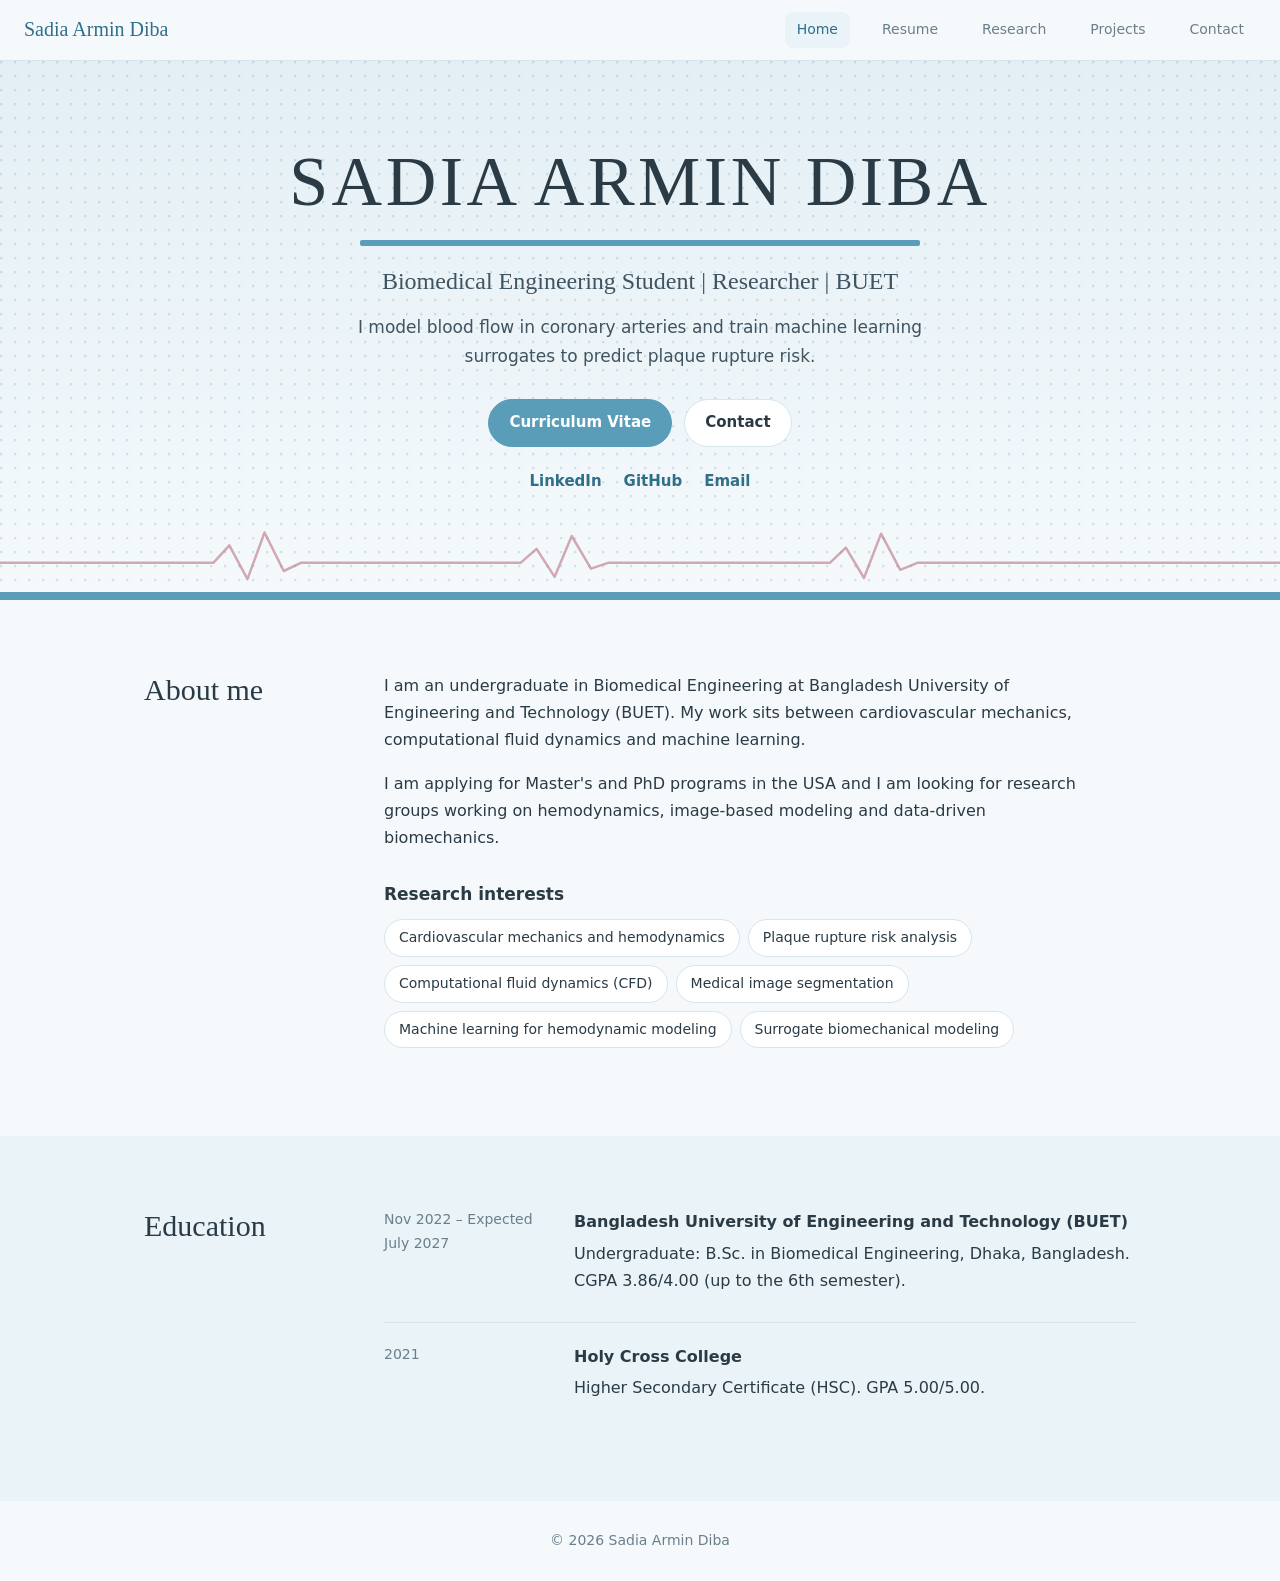
==== commit 4d5c7d12: "Update index.html" ====
--- a/index.html
+++ b/index.html
@@ -4,226 +4,34 @@
 <meta charset="UTF-8">
 <meta name="viewport" content="width=device-width, initial-scale=1.0">
 <meta name="description" content="Academic and research portfolio of Sadia Armin Diba, Biomedical Engineering student at BUET.">
-<title>Sadia Armin Diba | Biomedical Engineering</title>
+<title>Home | Sadia Armin Diba</title>
 <link rel="preconnect" href="https://fonts.googleapis.com">
 <link rel="preconnect" href="https://fonts.gstatic.com" crossorigin>
 <link href="https://fonts.googleapis.com/css2?family=DM+Serif+Display&family=Plus+Jakarta+Sans:wght@400;500;600&display=swap" rel="stylesheet">
 <link rel="stylesheet" href="style.css">
 </head>
 <body>
-
 <header class="nav">
-  <a class="brand" href="#top">Sadia Armin Diba</a>
-  <nav id="menu">
-    <a href="#about">About</a>
-    <a href="#research">Research</a>
-    <a href="#projects">Projects</a>
-    <a href="#experience">Experience</a>
-    <a href="#skills">Skills</a>
-    <a href="#contact">Contact</a>
-  </nav>
+<a class="brand" href="index.html">Sadia Armin Diba</a>
+<nav><a href="index.html" class=on>Home</a><a href="resume.html">Resume</a><a href="research.html">Research</a><a href="projects.html">Projects</a><a href="contact.html">Contact</a></nav>
 </header>
-
-<main id="top">
-
-<section class="hero">
-  <div class="wrap">
-    <p class="role">Biomedical Engineering, BUET</p>
-    <h1>Sadia Armin Diba</h1>
-    <p class="lead">I model blood flow in coronary arteries and train machine learning surrogates to predict plaque rupture risk, aiming at faster patient-specific cardiovascular assessment.</p>
-    <div class="actions">
-      <a class="btn primary" href="mailto:sadiaarmindiba@gmail.com">Email me</a>
-      <a class="btn" href="https://linkedin.com/in/sadia-armin-diba" target="_blank" rel="noopener">LinkedIn</a>
-      <a class="btn" href="https://github.com/SadiaArmin" target="_blank" rel="noopener">GitHub</a>
-      <a class="btn" href="assets/Sadia_Armin_Diba_CV.pdf" target="_blank" rel="noopener">Download CV</a>
-    </div>
-  </div>
-  <svg class="ecg" viewBox="0 0 1200 120" preserveAspectRatio="none" aria-hidden="true">
-    <path id="ecgPath" d="M0 70 H180 L200 70 L215 40 L232 98 L248 18 L266 84 L282 70 H470 L488 70 L503 46 L520 94 L536 24 L554 80 L570 70 H760 L778 70 L793 44 L810 96 L826 20 L844 82 L860 70 H1200"/>
-  </svg>
+<main>
+<section class="hero"><div class="wrap center">
+<h1>Sadia Armin Diba</h1>
+<span class="bar"></span>
+<p class="tagline">Biomedical Engineering Student | Researcher | BUET</p>
+<p class="lead">I model blood flow in coronary arteries and train machine learning surrogates to predict plaque rupture risk.</p>
+<div class="actions">
+<a class="btn primary" href="assets/cv.pdf" target="_blank" rel="noopener">Curriculum Vitae</a>
+<a class="btn" href="contact.html">Contact</a>
+</div>
+<p class="social"><a href="https://linkedin.com/in/sadia-armin-diba" target="_blank" rel="noopener">LinkedIn</a><a href="https://github.com/SadiaArmin" target="_blank" rel="noopener">GitHub</a><a href="mailto:sadiaarmindiba@gmail.com">Email</a></p>
+</div>
+<svg class="ecg" viewBox="0 0 1200 120" preserveAspectRatio="none" aria-hidden="true"><path id="ecgPath" d="M0 70 H180 L200 70 L215 40 L232 98 L248 18 L266 84 L282 70 H470 L488 70 L503 46 L520 94 L536 24 L554 80 L570 70 H760 L778 70 L793 44 L810 96 L826 20 L844 82 L860 70 H1200"/></svg>
 </section>
-
-<section id="about" class="block">
-  <div class="wrap grid">
-    <h2>About</h2>
-    <div>
-      <p>I am a Biomedical Engineering undergraduate at Bangladesh University of Engineering and Technology (BUET) with a CGPA of 3.86/4.00 (up to the 6th semester). My work sits between cardiovascular mechanics, computational fluid dynamics and machine learning.</p>
-      <p>I am applying for Master's and PhD programs in the USA, and I am looking for research groups working on hemodynamics, medical image-based modeling and data-driven biomechanics.</p>
-      <h3>Research interests</h3>
-      <ul class="chips">
-        <li>Cardiovascular mechanics and hemodynamics</li>
-        <li>Plaque rupture risk analysis</li>
-        <li>Computational fluid dynamics (CFD)</li>
-        <li>Medical image segmentation</li>
-        <li>Machine learning for hemodynamic modeling</li>
-        <li>Surrogate biomechanical modeling</li>
-      </ul>
-      <h3>Education</h3>
-      <div class="item">
-        <div class="when">Nov 2022 – Expected July 2027</div>
-        <div>
-          <strong>Bangladesh University of Engineering and Technology (BUET)</strong>
-          <p>B.Sc. in Biomedical Engineering, Dhaka, Bangladesh. CGPA 3.86/4.00.</p>
-        </div>
-      </div>
-    </div>
-  </div>
-</section>
-
-<section id="research" class="block tint">
-  <div class="wrap grid">
-    <h2>Research</h2>
-    <div>
-      <article class="feature">
-        <div class="when">Undergraduate thesis, July 2026 – ongoing</div>
-        <h3>Patient-specific CFD-based hemodynamic analysis and machine learning prediction of coronary artery flow patterns associated with plaque formation and rupture risk</h3>
-        <ul>
-          <li>Investigating hemodynamic markers linked to plaque formation and rupture, to support patient-specific cardiovascular risk assessment.</li>
-          <li>Running patient-specific transient CFD simulations on 3D-reconstructed coronary CTA geometries to characterize wall shear stress (WSS), with OSI and RRT analysis planned.</li>
-          <li>Segmenting medical images and reconstructing coronary geometry in Materialise Mimics and 3-matic, then simulating in ANSYS Fluent.</li>
-          <li>Generating flow-sensitive geometry variations with MorphMan to augment datasets for machine learning.</li>
-          <li>Developing a deep learning surrogate to predict coronary hemodynamic fields and derived risk parameters efficiently.</li>
-        </ul>
-        <div class="tags"><span>ANSYS Fluent</span><span>Mimics</span><span>3-matic</span><span>MorphMan</span><span>Deep learning</span></div>
-      </article>
-    </div>
-  </div>
-</section>
-
-<section id="projects" class="block">
-  <div class="wrap grid">
-    <h2>Projects</h2>
-    <div class="cards">
-
-      <article class="card">
-        <figure class="shot s1">
-          <img src="assets/neonest.png" alt="NeoNest prototype" loading="lazy" onerror="this.remove()">
-          <span>Capstone</span>
-        </figure>
-        <div class="when">April 2025 – April 2026</div>
-        <h3>NeoNest: smart infant thermal management system</h3>
-        <p>A low-cost neonatal transport system that helps keep infants at a safe body temperature and monitors them continuously, designed for resource-limited settings.</p>
-        <ul>
-          <li>Built an Arduino UNO prototype with DS18B20 temperature sensors, MAX30102, MPU6050, OLED display and HC-05 Bluetooth for closed-loop thermal monitoring.</li>
-          <li>Wrote safety alert logic and evaluated heating-pad thermal distribution with multi-sensor arrays and thermal imaging.</li>
-        </ul>
-        <div class="tags"><span>Arduino</span><span>Sensors</span><span>Thermal imaging</span></div>
-      </article>
-
-      <article class="card">
-        <figure class="shot s2">
-          <img src="assets/baroreflex.png" alt="Baroreflex simulation result" loading="lazy" onerror="this.remove()">
-          <span>Simulation</span>
-        </figure>
-        <div class="when">Dec 2025 – May 2026</div>
-        <h3>Cardiovascular baroreflex system simulation</h3>
-        <p>A validated baroreflex model that evaluates Starling-curve responses at varying carotid sinus pressures and simulates acute hemorrhage (20% blood loss).</p>
-        <ul>
-          <li>Implemented a 4-subsystem Simulink model based on Ursino (1999), solving non-linear differential equations for cardiac output, systemic circulation and baroreceptor feedback.</li>
-        </ul>
-        <div class="tags"><span>MATLAB</span><span>Simulink</span></div>
-        <a class="link" href="https://github.com/SadiaArmin/Cardiovascular-Baroreflex-Simulink" target="_blank" rel="noopener">View on GitHub</a>
-      </article>
-
-      <article class="card">
-        <figure class="shot s3">
-          <img src="assets/ppg.png" alt="PPG respiratory rate result" loading="lazy" onerror="this.remove()">
-          <span>Signal processing</span>
-        </figure>
-        <div class="when">Dec 2025 – May 2026</div>
-        <h3>Respiratory rate estimation from PPG signals</h3>
-        <p>Respiratory rate extracted from noisy PPG signals on the BIDMC dataset using Kaiser-window filtering, the Hilbert transform and spectral density estimation.</p>
-        <ul>
-          <li>MAE 0.88 BPM, RMSE 1.60 BPM, r = 0.86, and 86.8% of estimates within ±2 BPM.</li>
-        </ul>
-        <div class="tags"><span>MATLAB</span><span>Signal processing</span></div>
-        <a class="link" href="https://github.com/SadiaArmin/PPG-Respiratory-Rate-Estimation" target="_blank" rel="noopener">View on GitHub</a>
-      </article>
-
-      <article class="card">
-        <figure class="shot s4">
-          <img src="assets/mura.png" alt="X-ray classification" loading="lazy" onerror="this.remove()">
-          <span>Deep learning</span>
-        </figure>
-        <div class="when">Aug 2024 – Jan 2025</div>
-        <h3>Musculoskeletal X-ray abnormality detection</h3>
-        <p>A deep learning system that detects abnormalities in upper-limb X-ray images from the MURA dataset.</p>
-        <ul>
-          <li>Trained DenseNet121, InceptionResNetV2 and EfficientNet models for multi-region classification, reaching 70–80% accuracy.</li>
-        </ul>
-        <div class="tags"><span>Python</span><span>CNNs</span><span>MURA</span></div>
-      </article>
-
-    </div>
-  </div>
-</section>
-
-<section id="experience" class="block tint">
-  <div class="wrap grid">
-    <h2>Experience and awards</h2>
-    <div>
-      <div class="item">
-        <div class="when">June 2026</div>
-        <div>
-          <strong>Research Intern, BCSIR</strong>
-          <p class="muted">Bangladesh Council of Scientific and Industrial Research, Dhaka</p>
-          <ul>
-            <li>Gained laboratory exposure to analytical workflows, observing HPLC, UPLC, GC, Karl Fischer titration, DSC and TGA.</li>
-            <li>Observed molecular-biology protocols and equipment including PCR, DNA sequencing, biosafety cabinets, fermenters, incubators, rotary evaporators and freeze dryers.</li>
-          </ul>
-        </div>
-      </div>
-      <div class="item">
-        <div class="when">Dec 2025</div>
-        <div><strong>3rd place, Project Presentation Competition</strong>
-        <p class="muted">10th Anniversary Celebration, Department of Biomedical Engineering, BUET</p></div>
-      </div>
-      <div class="item">
-        <div class="when">Level 1, 2023</div>
-        <div><strong>Dean's List Award, BUET</strong>
-        <p class="muted">Recognized for outstanding academic performance</p></div>
-      </div>
-    </div>
-  </div>
-</section>
-
-<section id="skills" class="block">
-  <div class="wrap grid">
-    <h2>Skills</h2>
-    <div>
-      <dl class="skills">
-        <dt>Simulation and modeling</dt><dd>ANSYS Fluent, MATLAB/Simulink, CFD, Materialise Mimics, 3-matic, MorphMan</dd>
-        <dt>Machine learning and computing</dt><dd>Python, MATLAB, machine learning, deep learning</dd>
-        <dt>Signal and image processing</dt><dd>MATLAB Signal Processing and Image Processing toolboxes</dd>
-        <dt>Analytical and laboratory</dt><dd>HPLC, UPLC, GC, PCR, DNA sequencing</dd>
-        <dt>Hardware and embedded</dt><dd>Arduino, ATmega32, DS18B20, MAX30102, MPU6050</dd>
-      </dl>
-      <h3>Relevant coursework</h3>
-      <ul class="chips">
-        <li>Anatomy</li><li>Physiology</li><li>Biomechanics</li><li>Bio-fluid mechanics</li>
-        <li>Medical imaging systems</li><li>Biomedical signal processing</li><li>Digital signal processing</li><li>Machine learning for healthcare</li>
-      </ul>
-    </div>
-  </div>
-</section>
-
-<section id="contact" class="block tint">
-  <div class="wrap grid">
-    <h2>Contact</h2>
-    <div>
-      <p>I am happy to talk about research opportunities, collaborations and graduate programs.</p>
-      <p class="contact-list">
-        <a href="mailto:sadiaarmindiba@gmail.com">sadiaarmindiba@gmail.com</a><br>
-        <a href="https://linkedin.com/in/sadia-armin-diba" target="_blank" rel="noopener">linkedin.com/in/sadia-armin-diba</a><br>
-        <a href="https://github.com/SadiaArmin" target="_blank" rel="noopener">github.com/SadiaArmin</a><br>
-        Dhaka, Bangladesh
-      </p>
-    </div>
-  </div>
-</section>
-
+<section class="block"><div class="wrap grid"><h2>About me</h2><div><p>I am an undergraduate in Biomedical Engineering at Bangladesh University of Engineering and Technology (BUET). My work sits between cardiovascular mechanics, computational fluid dynamics and machine learning.</p><p>I am applying for Master's and PhD programs in the USA and I am looking for research groups working on hemodynamics, image-based modeling and data-driven biomechanics.</p><h3>Research interests</h3><ul class="chips"><li>Cardiovascular mechanics and hemodynamics</li><li>Plaque rupture risk analysis</li><li>Computational fluid dynamics (CFD)</li><li>Medical image segmentation</li><li>Machine learning for hemodynamic modeling</li><li>Surrogate biomechanical modeling</li></ul></div></div></section><section class="block tint"><div class="wrap grid"><h2>Education</h2><div><div class="item"><div class="when">Nov 2022 – Expected July 2027</div><div class="withlogo"><img class="logo" src="assets/buet.svg" alt="BUET logo" onerror="this.remove()"><div><strong>Bangladesh University of Engineering and Technology (BUET)</strong><p>Undergraduate: B.Sc. in Biomedical Engineering, Dhaka, Bangladesh. CGPA 3.86/4.00 (up to the 6th semester).</p></div></div></div>
+<div class="item"><div class="when">2021</div><div class="withlogo"><img class="logo" src="assets/holycross.svg" alt="Holy Cross College logo" onerror="this.remove()"><div><strong>Holy Cross College</strong><p>Higher Secondary Certificate (HSC). GPA 5.00/5.00.</p></div></div></div></div></div></section>
 </main>
-
 <footer class="foot">© <span id="year"></span> Sadia Armin Diba</footer>
 <script src="script.js"></script>
 </body>
--- a/style.css
+++ b/style.css
@@ -1,1117 +1,140 @@
-/* =====================================================
-   SADIA ARMIN DIBA — ACADEMIC WEBSITE
-   ===================================================== */
+:root{
+  --bg:#F5F9FB;
+  --surface:#FFFFFF;
+  --tint:#EAF3F7;
+  --ink:#2A3B46;
+  --muted:#6A7F8B;
+  --line:#D8E5EB;
+  --accent:#5A9DB8;
+  --accent-ink:#2F6F8A;
+  --rose:#F6E4E8;
+  --rose-ink:#B5667A;
+  --serif:"DM Serif Display",Georgia,"Times New Roman",serif;
+  --sans:"Plus Jakarta Sans",system-ui,-apple-system,"Segoe UI",Roboto,sans-serif;
+}
+*{box-sizing:border-box}
+html{scroll-behavior:smooth;scroll-padding-top:70px}
+body{margin:0;background:var(--bg);color:var(--ink);font:400 16px/1.7 var(--sans);-webkit-font-smoothing:antialiased}
+a{color:var(--accent-ink)}
+a:focus-visible,.btn:focus-visible{outline:3px solid var(--accent);outline-offset:3px;border-radius:6px}
+.wrap{max-width:1040px;margin:0 auto;padding:0 24px}
 
+/* nav */
+.nav{position:sticky;top:0;z-index:10;display:flex;justify-content:space-between;align-items:center;gap:16px;padding:12px 24px;background:rgba(245,249,251,.92);backdrop-filter:blur(8px);border-bottom:1px solid var(--line)}
+.brand{font:400 20px var(--serif);color:var(--ink);text-decoration:none}
+.nav nav{display:flex;gap:20px;flex-wrap:wrap}
+.nav nav a{color:var(--muted);text-decoration:none;font-size:14px;font-weight:500}
+.nav nav a:hover,.nav nav a.on{color:var(--accent-ink)}
 
-/* ================= BASIC RESET ================= */
+/* hero */
+.hero{position:relative;padding:96px 0 40px;overflow:hidden;background:linear-gradient(180deg,var(--tint),var(--bg))}
+.role{margin:0 0 12px;color:var(--accent-ink);font-weight:600}
+h1{margin:0;font:400 clamp(44px,8vw,84px)/1.05 var(--serif);letter-spacing:-.01em}
+.lead{max-width:600px;margin:24px 0 32px;font-size:19px;color:#3F5360}
+.actions{display:flex;flex-wrap:wrap;gap:12px}
+.btn{display:inline-block;padding:10px 20px;border:1px solid var(--line);border-radius:999px;background:var(--surface);color:var(--ink);text-decoration:none;font-weight:600;font-size:15px;transition:border-color .2s,background .2s}
+.btn:hover{border-color:var(--accent)}
+.btn.primary{background:var(--accent);border-color:var(--accent);color:#fff}
+.btn.primary:hover{background:var(--accent-ink)}
+.ecg{display:block;width:100%;height:90px;margin-top:56px}
+.ecg path{fill:none;stroke:var(--rose-ink);stroke-width:2.5;stroke-linecap:round;stroke-linejoin:round;opacity:.7;vector-effect:non-scaling-stroke}
 
-* {
-    margin: 0;
-    padding: 0;
-    box-sizing: border-box;
+/* sections */
+.block{padding:72px 0}
+.tint{background:var(--tint)}
+.grid{display:grid;grid-template-columns:200px 1fr;gap:40px}
+h2{margin:0;font:400 30px/1.2 var(--serif)}
+h3{margin:32px 0 12px;font:600 17px/1.4 var(--sans)}
+.grid>div>h3:first-child{margin-top:0}
+p{margin:0 0 16px;max-width:68ch}
+ul{margin:0 0 16px;padding-left:20px}
+li{margin-bottom:6px;max-width:68ch}
+.muted{color:var(--muted);margin:2px 0 8px}
+.when{color:var(--muted);font-size:14px;font-weight:500;margin-bottom:6px}
+
+.chips{list-style:none;padding:0;display:flex;flex-wrap:wrap;gap:8px}
+.chips li{margin:0;padding:6px 14px;background:var(--surface);border:1px solid var(--line);border-radius:999px;font-size:14px}
+
+.item{display:grid;grid-template-columns:170px 1fr;gap:20px;padding:20px 0;border-top:1px solid var(--line)}
+.item:first-child{border-top:0;padding-top:0}
+.item .when{margin:0}
+.item p{margin:4px 0 8px}
+
+.feature{background:var(--surface);border:1px solid var(--line);border-left:4px solid var(--accent);border-radius:14px;padding:28px}
+.feature h3{margin:0 0 16px;font:400 22px/1.35 var(--serif)}
+.tags{display:flex;flex-wrap:wrap;gap:6px;margin-top:8px}
+.tags span{padding:3px 10px;background:var(--rose);color:var(--rose-ink);border-radius:6px;font-size:13px;font-weight:500}
+
+/* projects */
+.cards{display:grid;grid-template-columns:repeat(2,1fr);gap:24px}
+.card{display:flex;flex-direction:column;background:var(--surface);border:1px solid var(--line);border-radius:14px;padding:20px}
+.card h3{margin:0 0 10px;font:400 21px/1.3 var(--serif)}
+.card ul{font-size:15px}
+.card p{font-size:15px}
+.card .tags{margin-top:auto;padding-top:8px}
+.link{margin-top:14px;font-weight:600;font-size:15px}
+.shot{position:relative;height:150px;margin:0 0 16px;border-radius:10px;overflow:hidden;display:grid;place-items:end start}
+.shot img{position:absolute;inset:0;width:100%;height:100%;object-fit:cover}
+.shot span{position:relative;margin:12px;padding:3px 10px;background:rgba(255,255,255,.85);border-radius:6px;font-size:13px;font-weight:600;color:var(--accent-ink)}
+.s1{background:linear-gradient(135deg,#DCEEF5,#F6E4E8)}
+.s2{background:linear-gradient(135deg,#E3F0F5,#D5E8EF)}
+.s3{background:linear-gradient(135deg,#F6E4E8,#E3F0F5)}
+.s4{background:linear-gradient(135deg,#E8F1F0,#DCEBF5)}
+
+.skills{display:grid;grid-template-columns:220px 1fr;gap:10px 24px;margin:0}
+.skills dt{font-weight:600}
+.skills dd{margin:0;color:#3F5360}
+.contact-list{font-size:17px}
+.foot{padding:28px;text-align:center;color:var(--muted);font-size:14px}
+
+/* one-time ECG draw on load */
+.ecg path{stroke-dasharray:var(--len,2400);stroke-dashoffset:var(--len,2400);animation:draw 2.6s ease-out .3s forwards}
+@keyframes draw{to{stroke-dashoffset:0}}
+@media (prefers-reduced-motion:reduce){
+  html{scroll-behavior:auto}
+  .ecg path{animation:none;stroke-dashoffset:0}
 }
 
-html {
-    scroll-behavior: smooth;
+@media (max-width:760px){
+  .nav nav{display:none}
+  .hero{padding-top:64px}
+  .grid{grid-template-columns:1fr;gap:20px}
+  .cards{grid-template-columns:1fr}
+  .item{grid-template-columns:1fr;gap:4px}
+  .skills{grid-template-columns:1fr;gap:2px}
+  .skills dd{margin-bottom:12px}
+  .block{padding:52px 0}
 }
 
-body {
-    font-family: "Inter", sans-serif;
-    color: #172033;
-    background: #ffffff;
-    line-height: 1.7;
-}
+/* multi-page additions */
+.nav nav a.on{color:var(--accent-ink);border-bottom:2px solid var(--accent)}
+.pagehead{padding:64px 0 24px;background:linear-gradient(180deg,var(--tint),var(--bg))}
+h1.small{font-size:clamp(34px,5vw,52px)}
+.pagehead .lead{margin:12px 0 0}
+@media (max-width:760px){.nav nav{display:flex;gap:12px}.nav{flex-direction:column;align-items:flex-start;padding:10px 16px}.nav nav a{font-size:13px}}
 
-a {
-    text-decoration: none;
-    color: inherit;
-}
-
-img {
-    max-width: 100%;
-    display: block;
-}
-
-
-/* ================= VARIABLES ================= */
-
-:root {
-
-    --navy: #12233f;
-    --blue: #285f9e;
-    --light-blue: #edf4fa;
-
-    --text: #172033;
-    --muted: #64748b;
-
-    --border: #dce4ec;
-
-    --white: #ffffff;
-    --light: #f7f9fb;
-
-    --max-width: 1120px;
-
-}
-
-
-/* ================= CONTAINER ================= */
-
-.container {
-    width: min(92%, var(--max-width));
-    margin: 0 auto;
-}
-
-
-/* ================= NAVIGATION ================= */
-
-.navbar {
-    position: sticky;
-    top: 0;
-    z-index: 1000;
-
-    background: rgba(255, 255, 255, 0.96);
-
-    border-bottom: 1px solid var(--border);
-
-    backdrop-filter: blur(10px);
-}
-
-.nav-container {
-
-    min-height: 74px;
-
-    display: flex;
-    align-items: center;
-    justify-content: space-between;
-}
-
-.logo {
-
-    font-family: "Playfair Display", serif;
-
-    font-size: 1.25rem;
-
-    font-weight: 700;
-
-    color: var(--navy);
-}
-
-.nav-menu {
-
-    display: flex;
-
-    align-items: center;
-
-    gap: 28px;
-}
-
-.nav-menu a {
-
-    color: var(--muted);
-
-    font-size: 0.92rem;
-
-    font-weight: 500;
-
-    transition: 0.25s ease;
-}
-
-.nav-menu a:hover {
-
-    color: var(--blue);
-}
-
-.menu-toggle {
-
-    display: none;
-
-    border: none;
-
-    background: transparent;
-
-    font-size: 1.6rem;
-
-    cursor: pointer;
-}
-
-
-/* ================= HERO ================= */
-
-.hero {
-
-    min-height: 720px;
-
-    display: flex;
-
-    align-items: center;
-
-    background:
-        linear-gradient(
-            135deg,
-            #ffffff 0%,
-            #f5f9fc 100%
-        );
-
-    border-bottom: 1px solid var(--border);
-}
-
-.hero-content {
-
-    display: grid;
-
-    grid-template-columns: 1.25fr 0.75fr;
-
-    gap: 80px;
-
-    align-items: center;
-}
-
-.eyebrow {
-
-    color: var(--blue);
-
-    font-size: 0.82rem;
-
-    font-weight: 700;
-
-    letter-spacing: 0.13em;
-
-    text-transform: uppercase;
-
-    margin-bottom: 20px;
-}
-
-.hero h1 {
-
-    font-family: "Playfair Display", serif;
-
-    font-size: clamp(3rem, 7vw, 5.5rem);
-
-    line-height: 1.02;
-
-    color: var(--navy);
-
-    margin-bottom: 20px;
-}
-
-.hero h2 {
-
-    font-size: clamp(1.25rem, 2.5vw, 1.8rem);
-
-    font-weight: 500;
-
-    color: #42526a;
-
-    margin-bottom: 24px;
-}
-
-.hero h2 span {
-
-    color: var(--blue);
-}
-
-.hero-description {
-
-    max-width: 650px;
-
-    font-size: 1.08rem;
-
-    color: var(--muted);
-
-    margin-bottom: 32px;
-}
-
-
-/* ================= BUTTONS ================= */
-
-.hero-buttons {
-
-    display: flex;
-
-    flex-wrap: wrap;
-
-    gap: 14px;
-}
-
-.button {
-
-    display: inline-flex;
-
-    align-items: center;
-
-    justify-content: center;
-
-    min-height: 48px;
-
-    padding: 0 22px;
-
-    border-radius: 6px;
-
-    font-weight: 600;
-
-    font-size: 0.92rem;
-
-    transition: 0.25s ease;
-}
-
-.primary-button {
-
-    background: var(--navy);
-
-    color: white;
-}
-
-.primary-button:hover {
-
-    background: var(--blue);
-
-    transform: translateY(-2px);
-}
-
-.secondary-button {
-
-    border: 1px solid #b9c6d4;
-
-    color: var(--navy);
-
-    background: white;
-}
-
-.secondary-button:hover {
-
-    border-color: var(--blue);
-
-    color: var(--blue);
-
-    transform: translateY(-2px);
-}
-
-
-/* ================= HERO VISUAL ================= */
-
-.hero-visual {
-
-    display: flex;
-
-    justify-content: center;
-}
-
-.visual-card {
-
-    width: 340px;
-
-    height: 340px;
-
-    position: relative;
-
-    overflow: hidden;
-
-    border-radius: 50%;
-
-    background:
-        radial-gradient(
-            circle at center,
-            #dcecf8 0%,
-            #edf4fa 42%,
-            #f7f9fb 70%,
-            #ffffff 100%
-        );
-
-    border: 1px solid #d5e2ed;
-
-    box-shadow:
-        0 25px 70px rgba(18, 35, 63, 0.10);
-}
-
-.visual-circle {
-
-    position: absolute;
-
-    width: 120px;
-
-    height: 120px;
-
-    border: 3px solid var(--blue);
-
-    border-radius: 50%;
-
-    top: 108px;
-
-    left: 108px;
-
-    opacity: 0.75;
-}
-
-.visual-line {
-
-    position: absolute;
-
-    height: 2px;
-
-    background: var(--blue);
-
-    opacity: 0.35;
-
-    transform-origin: left center;
-}
-
-.line-one {
-
-    width: 180px;
-
-    top: 120px;
-
-    left: 160px;
-
-    transform: rotate(25deg);
-}
-
-.line-two {
-
-    width: 190px;
-
-    top: 215px;
-
-    left: 130px;
-
-    transform: rotate(-35deg);
-}
-
-.line-three {
-
-    width: 150px;
-
-    top: 170px;
-
-    left: 90px;
-
-    transform: rotate(150deg);
-}
-
-.visual-label {
-
-    position: absolute;
-
-    bottom: 72px;
-
-    left: 0;
-
-    right: 0;
-
-    text-align: center;
-
-    color: var(--navy);
-
-    font-weight: 700;
-
-    font-size: 0.8rem;
-
-    letter-spacing: 0.18em;
-}
-
-
-/* ================= SECTIONS ================= */
-
-.section {
-
-    padding: 110px 0;
-}
-
-.section-light {
-
-    background: var(--light);
-}
-
-.section-heading {
-
-    margin-bottom: 55px;
-}
-
-.section-number {
-
-    color: var(--blue);
-
-    font-size: 0.78rem;
-
-    font-weight: 700;
-
-    letter-spacing: 0.18em;
-
-    margin-bottom: 10px;
-}
-
-.section-heading h2 {
-
-    font-family: "Playfair Display", serif;
-
-    color: var(--navy);
-
-    font-size: clamp(2.2rem, 5vw, 3.4rem);
-
-    line-height: 1.1;
-}
-
-
-/* ================= ABOUT ================= */
-
-.about-grid {
-
-    display: grid;
-
-    grid-template-columns: 1fr 1fr;
-
-    gap: 70px;
-}
-
-.about-grid p {
-
-    color: var(--muted);
-
-    margin-bottom: 20px;
-}
-
-.large-text {
-
-    font-family: "Playfair Display", serif;
-
-    font-size: 1.75rem;
-
-    line-height: 1.5;
-
-    color: var(--navy) !important;
-}
-
-
-/* ================= RESEARCH ================= */
-
-.research-card {
-
-    background: white;
-
-    border: 1px solid var(--border);
-
-    border-radius: 12px;
-
-    padding: 45px;
-
-    box-shadow:
-        0 15px 45px rgba(18, 35, 63, 0.06);
-
-    margin-bottom: 45px;
-}
-
-.card-label {
-
-    color: var(--blue);
-
-    font-size: 0.76rem;
-
-    font-weight: 700;
-
-    letter-spacing: 0.14em;
-
-    margin-bottom: 14px;
-}
-
-.research-card h3 {
-
-    color: var(--navy);
-
-    font-size: 1.55rem;
-
-    line-height: 1.4;
-
-    margin-bottom: 20px;
-}
-
-.research-card p {
-
-    color: var(--muted);
-
-    max-width: 900px;
-}
-
-.research-tags,
-.project-tags,
-.skill-list {
-
-    display: flex;
-
-    flex-wrap: wrap;
-
-    gap: 9px;
-
-    margin-top: 25px;
-}
-
-.research-tags span,
-.project-tags span,
-.skill-list span {
-
-    padding: 6px 11px;
-
-    background: var(--light-blue);
-
-    color: var(--blue);
-
-    border-radius: 4px;
-
-    font-size: 0.78rem;
-
-    font-weight: 600;
-}
-
-.interest-grid {
-
-    display: grid;
-
-    grid-template-columns: repeat(4, 1fr);
-
-    gap: 20px;
-}
-
-.interest-item {
-
-    border-top: 2px solid var(--blue);
-
-    padding-top: 18px;
-}
-
-.interest-item h3 {
-
-    font-size: 1rem;
-
-    color: var(--navy);
-
-    margin-bottom: 10px;
-}
-
-.interest-item p {
-
-    font-size: 0.9rem;
-
-    color: var(--muted);
-}
-
-
-/* ================= PROJECTS ================= */
-
-.project-grid {
-
-    display: grid;
-
-    grid-template-columns: repeat(2, 1fr);
-
-    gap: 24px;
-}
-
-.project-card {
-
-    position: relative;
-
-    padding: 35px;
-
-    border: 1px solid var(--border);
-
-    border-radius: 10px;
-
-    background: white;
-
-    transition: 0.3s ease;
-}
-
-.project-card:hover {
-
-    transform: translateY(-5px);
-
-    border-color: #b8cadb;
-
-    box-shadow:
-        0 18px 45px rgba(18, 35, 63, 0.08);
-}
-
-.project-number {
-
-    color: #a2afbd;
-
-    font-size: 0.8rem;
-
-    font-weight: 700;
-
-    letter-spacing: 0.1em;
-
-    margin-bottom: 20px;
-}
-
-.project-card h3 {
-
-    color: var(--navy);
-
-    font-size: 1.25rem;
-
-    margin-bottom: 15px;
-}
-
-.project-card p {
-
-    color: var(--muted);
-
-    font-size: 0.92rem;
-}
-
-
-/* ================= EXPERIENCE ================= */
-
-.timeline {
-
-    max-width: 850px;
-
-    border-left: 2px solid #d9e2eb;
-
-    margin-left: 10px;
-
-    padding-left: 35px;
-}
-
-.timeline-item {
-
-    position: relative;
-
-    padding-bottom: 55px;
-}
-
-.timeline-dot {
-
-    position: absolute;
-
-    width: 12px;
-
-    height: 12px;
-
-    border-radius: 50%;
-
-    background: var(--blue);
-
-    left: -42px;
-
-    top: 7px;
-
-    box-shadow: 0 0 0 5px var(--light);
-}
-
-.timeline-date {
-
-    color: var(--blue) !important;
-
-    font-size: 0.8rem;
-
-    font-weight: 700;
-
-    letter-spacing: 0.08em;
-
-    text-transform: uppercase;
-
-    margin-bottom: 8px;
-}
-
-.timeline-item h3 {
-
-    color: var(--navy);
-
-    font-size: 1.3rem;
-
-    margin-bottom: 5px;
-}
-
-.timeline-place {
-
-    color: #52647b !important;
-
-    font-weight: 600;
-
-    margin-bottom: 12px;
-}
-
-.timeline-item p {
-
-    color: var(--muted);
-}
-
-
-/* ================= EDUCATION ================= */
-
-.education-card {
-
-    display: flex;
-
-    align-items: center;
-
-    justify-content: space-between;
-
-    gap: 40px;
-
-    padding: 40px;
-
-    border: 1px solid var(--border);
-
-    border-radius: 10px;
-
-    background: white;
-}
-
-.education-card h3 {
-
-    color: var(--navy);
-
-    font-size: 1.4rem;
-
-    margin-bottom: 8px;
-}
-
-.education-card p {
-
-    color: var(--muted);
-}
-
-.cgpa {
-
-    min-width: 120px;
-
-    text-align: center;
-
-    padding: 20px;
-
-    border-left: 1px solid var(--border);
-}
-
-.cgpa span {
-
-    display: block;
-
-    color: var(--muted);
-
-    font-size: 0.75rem;
-
-    font-weight: 700;
-
-    letter-spacing: 0.12em;
-}
-
-.cgpa strong {
-
-    display: block;
-
-    color: var(--navy);
-
-    font-size: 2rem;
-}
-
-
-/* ================= SKILLS ================= */
-
-.skills-grid {
-
-    display: grid;
-
-    grid-template-columns: repeat(2, 1fr);
-
-    gap: 25px;
-}
-
-.skill-group {
-
-    padding: 30px;
-
-    background: white;
-
-    border: 1px solid var(--border);
-
-    border-radius: 9px;
-}
-
-.skill-group h3 {
-
-    color: var(--navy);
-
-    font-size: 1.05rem;
-}
-
-
-/* ================= CV ================= */
-
-.cv-section {
-
-    background: var(--navy);
-
-    color: white;
-}
-
-.cv-container {
-
-    display: flex;
-
-    align-items: center;
-
-    justify-content: space-between;
-
-    gap: 50px;
-}
-
-.cv-container h2 {
-
-    font-family: "Playfair Display", serif;
-
-    font-size: 3rem;
-
-    margin-bottom: 18px;
-}
-
-.cv-container p:not(.section-number) {
-
-    color: #c6d1df;
-
-    max-width: 650px;
-}
-
-.cv-section .primary-button {
-
-    background: white;
-
-    color: var(--navy);
-
-    flex-shrink: 0;
-}
-
-.cv-section .primary-button:hover {
-
-    background: #e9f2f9;
-
-    color: var(--navy);
-}
-
-
-/* ================= CONTACT ================= */
-
-.contact-content {
-
-    max-width: 760px;
-}
-
-.contact-content h3 {
-
-    font-family: "Playfair Display", serif;
-
-    color: var(--navy);
-
-    font-size: 2.4rem;
-
-    margin-bottom: 15px;
-}
-
-.contact-content > p {
-
-    color: var(--muted);
-
-    margin-bottom: 30px;
-}
-
-.contact-links {
-
-    display: flex;
-
-    flex-wrap: wrap;
-
-    gap: 25px;
-}
-
-.contact-links a {
-
-    color: var(--blue);
-
-    font-weight: 600;
-
-    border-bottom: 1px solid transparent;
-
-    transition: 0.2s ease;
-}
-
-.contact-links a:hover {
-
-    border-color: var(--blue);
-}
-
-
-/* ================= FOOTER ================= */
-
-footer {
-
-    background: #0d1a2c;
-
-    color: #aebbc9;
-
-    padding: 25px 0;
-}
-
-.footer-content {
-
-    display: flex;
-
-    justify-content: space-between;
-
-    gap: 20px;
-
-    font-size: 0.8rem;
-}
-
-
-/* ================= RESPONSIVE ================= */
-
-@media (max-width: 900px) {
-
-    .hero-content {
-
-        grid-template-columns: 1fr;
-
-        gap: 50px;
-    }
-
-    .hero {
-
-        padding: 100px 0;
-    }
-
-    .hero-visual {
-
-        justify-content: flex-start;
-    }
-
-    .interest-grid {
-
-        grid-template-columns: repeat(2, 1fr);
-    }
-
-}
-
-
-@media (max-width: 700px) {
-
-    .nav-menu {
-
-        position: absolute;
-
-        top: 74px;
-
-        left: 0;
-
-        right: 0;
-
-        display: none;
-
-        flex-direction: column;
-
-        align-items: flex-start;
-
-        gap: 0;
-
-        background: white;
-
-        border-bottom: 1px solid var(--border);
-
-        padding: 15px 4%;
-    }
-
-    .nav-menu.active {
-
-        display: flex;
-    }
-
-    .nav-menu a {
-
-        width: 100%;
-
-        padding: 12px 0;
-
-        border-bottom: 1px solid #edf0f3;
-    }
-
-    .menu-toggle {
-
-        display: block;
-    }
-
-    .about-grid {
-
-        grid-template-columns: 1fr;
-
-        gap: 30px;
-    }
-
-    .project-grid {
-
-        grid-template-columns: 1fr;
-    }
-
-    .skills-grid {
-
-        grid-template-columns: 1fr;
-    }
-
-    .interest-grid {
-
-        grid-template-columns: 1fr;
-    }
-
-    .education-card {
-
-        align-items: flex-start;
-
-        flex-direction: column;
-    }
-
-    .cgpa {
-
-        border-left: none;
-
-        border-top: 1px solid var(--border);
-
-        width: 100%;
-
-        padding: 20px 0 0;
-    }
-
-    .cv-container {
-
-        flex-direction: column;
-
-        align-items: flex-start;
-    }
-
-    .cv-container h2 {
-
-        font-size: 2.3rem;
-    }
-
-    .footer-content {
-
-        flex-direction: column;
-    }
-
-    .visual-card {
-
-        width: 270px;
-
-        height: 270px;
-    }
-
-    .visual-circle {
-
-        width: 100px;
-
-        height: 100px;
-
-        top: 85px;
-
-        left: 85px;
-    }
-
-}
+/* professional header, logos, pictures */
+.brand{color:var(--accent-ink)}
+.nav nav a{padding:6px 12px;border-radius:8px}
+.nav nav a.on{background:var(--tint);border-bottom:0;color:var(--accent-ink)}
+.center{text-align:center}
+.hero{padding:84px 0 0;border-bottom:8px solid var(--accent);background:radial-gradient(circle at 1px 1px,rgba(90,157,184,.25) 1.3px,transparent 1.7px) 0 0/14px 14px,linear-gradient(180deg,#E3EFF5,#F5F9FB)}
+.hero h1{font-size:clamp(34px,7vw,70px);text-transform:uppercase;letter-spacing:.05em}
+.bar{display:block;width:min(560px,70%);height:6px;margin:22px auto;background:var(--accent);border-radius:2px}
+.tagline{margin:0 auto 18px;font:400 clamp(17px,2.4vw,24px) var(--serif);color:#3F5360;max-width:none}
+.hero .lead{margin:0 auto 28px;font-size:17px}
+.hero .actions{justify-content:center}
+.social{margin:22px auto 0;display:flex;justify-content:center;gap:22px;max-width:none}
+.social a{font-weight:600;font-size:15px;text-decoration:none}
+.social a:hover{text-decoration:underline}
+.hero .ecg{margin-top:28px;height:70px}
+.ecg path{opacity:.55}
+.pagehead{text-align:center;padding:56px 0 28px;border-bottom:6px solid var(--accent)}
+.pagehead h1.small{text-transform:uppercase;letter-spacing:.05em}
+.pagehead .bar{width:min(240px,50%);height:5px;margin:16px auto}
+.pagehead .lead{margin:0 auto}
+.withlogo{display:flex;gap:16px;align-items:flex-start}
+.withlogo>div{min-width:0}
+.logo{flex:none;width:64px;height:64px;object-fit:contain;background:#fff;border:1px solid var(--line);border-radius:12px;padding:6px}
+.pic{margin:14px 0 0;max-width:440px}
+.pic img{display:block;width:100%;height:auto;border-radius:10px;border:1px solid var(--line)}
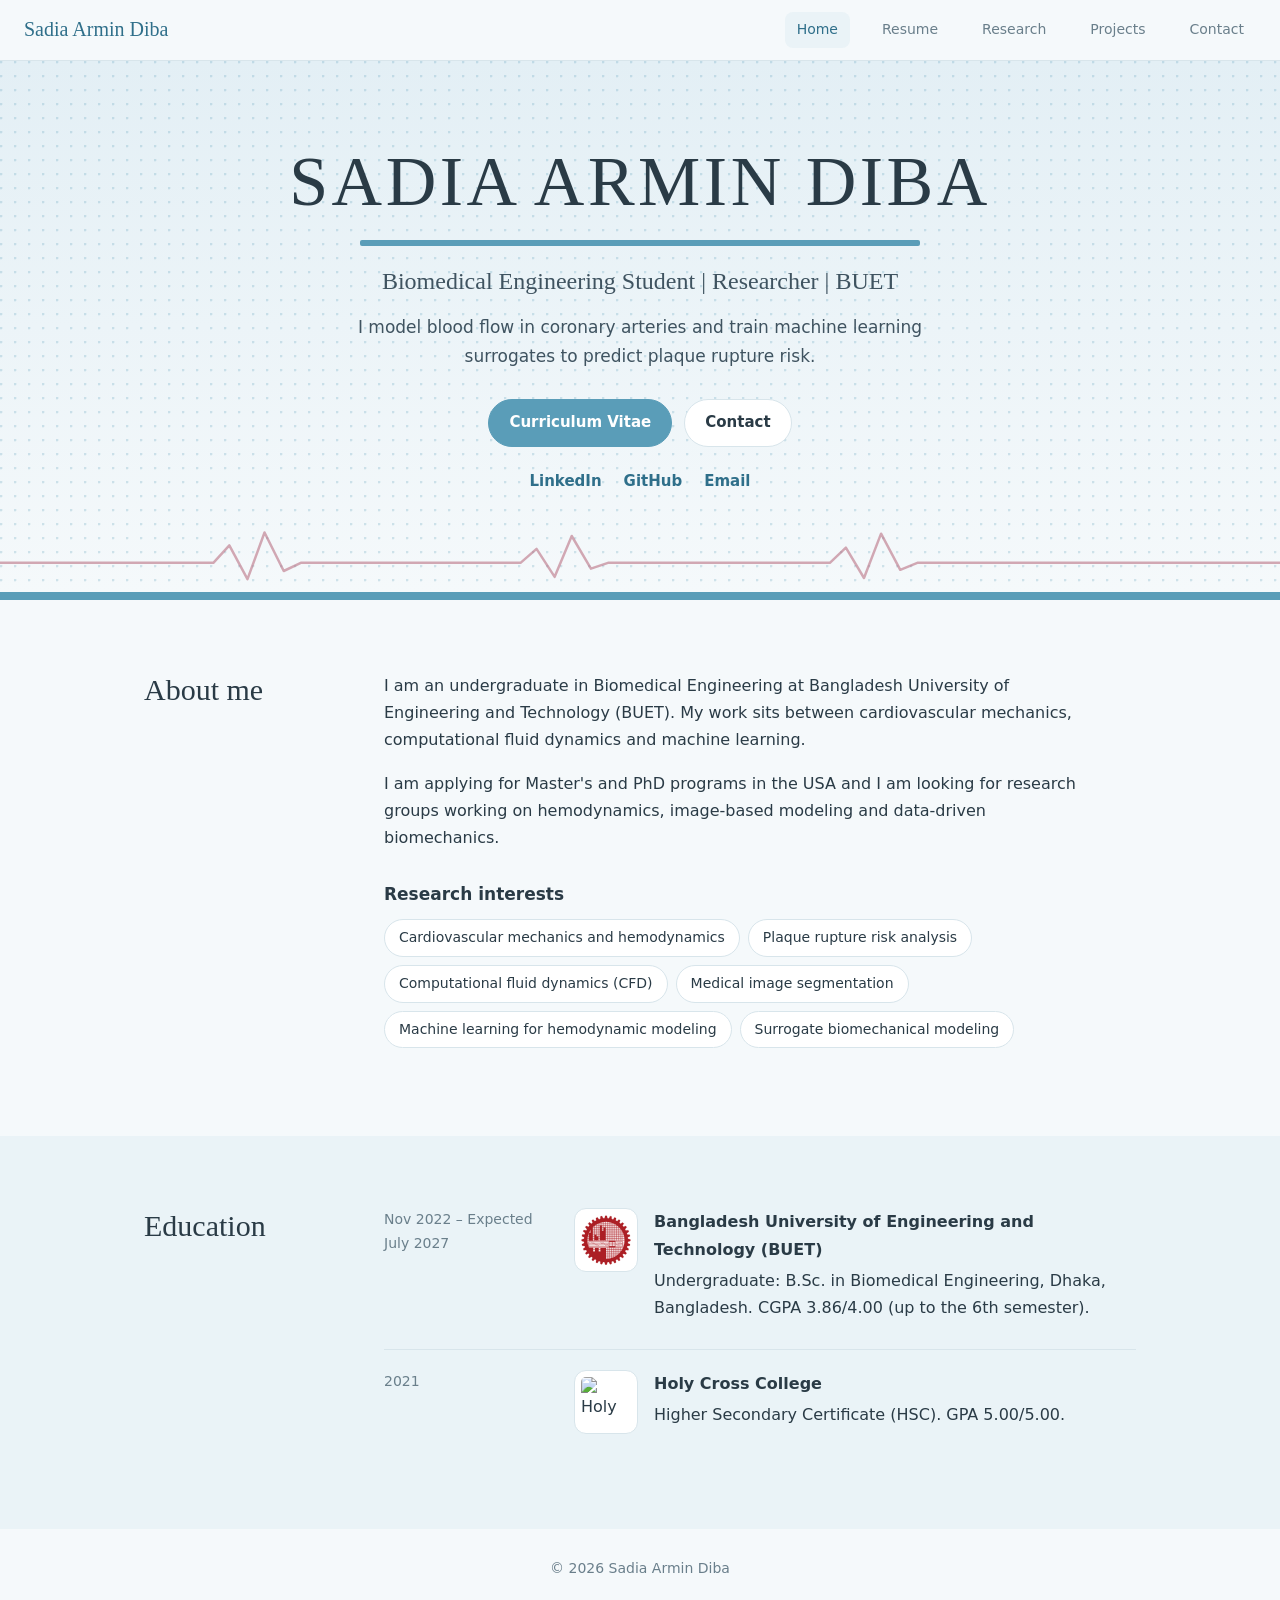
==== commit b6af4ec4: "Update index.html" ====
--- a/index.html
+++ b/index.html
@@ -29,8 +29,8 @@
 </div>
 <svg class="ecg" viewBox="0 0 1200 120" preserveAspectRatio="none" aria-hidden="true"><path id="ecgPath" d="M0 70 H180 L200 70 L215 40 L232 98 L248 18 L266 84 L282 70 H470 L488 70 L503 46 L520 94 L536 24 L554 80 L570 70 H760 L778 70 L793 44 L810 96 L826 20 L844 82 L860 70 H1200"/></svg>
 </section>
-<section class="block"><div class="wrap grid"><h2>About me</h2><div><p>I am an undergraduate in Biomedical Engineering at Bangladesh University of Engineering and Technology (BUET). My work sits between cardiovascular mechanics, computational fluid dynamics and machine learning.</p><p>I am applying for Master's and PhD programs in the USA and I am looking for research groups working on hemodynamics, image-based modeling and data-driven biomechanics.</p><h3>Research interests</h3><ul class="chips"><li>Cardiovascular mechanics and hemodynamics</li><li>Plaque rupture risk analysis</li><li>Computational fluid dynamics (CFD)</li><li>Medical image segmentation</li><li>Machine learning for hemodynamic modeling</li><li>Surrogate biomechanical modeling</li></ul></div></div></section><section class="block tint"><div class="wrap grid"><h2>Education</h2><div><div class="item"><div class="when">Nov 2022 – Expected July 2027</div><div class="withlogo"><img class="logo" src="assets/buet.svg" alt="BUET logo" onerror="this.remove()"><div><strong>Bangladesh University of Engineering and Technology (BUET)</strong><p>Undergraduate: B.Sc. in Biomedical Engineering, Dhaka, Bangladesh. CGPA 3.86/4.00 (up to the 6th semester).</p></div></div></div>
-<div class="item"><div class="when">2021</div><div class="withlogo"><img class="logo" src="assets/holycross.svg" alt="Holy Cross College logo" onerror="this.remove()"><div><strong>Holy Cross College</strong><p>Higher Secondary Certificate (HSC). GPA 5.00/5.00.</p></div></div></div></div></div></section>
+<section class="block"><div class="wrap grid"><h2>About me</h2><div><p>I am an undergraduate in Biomedical Engineering at Bangladesh University of Engineering and Technology (BUET). My work sits between cardiovascular mechanics, computational fluid dynamics and machine learning.</p><p>I am applying for Master's and PhD programs in the USA and I am looking for research groups working on hemodynamics, image-based modeling and data-driven biomechanics.</p><h3>Research interests</h3><ul class="chips"><li>Cardiovascular mechanics and hemodynamics</li><li>Plaque rupture risk analysis</li><li>Computational fluid dynamics (CFD)</li><li>Medical image segmentation</li><li>Machine learning for hemodynamic modeling</li><li>Surrogate biomechanical modeling</li></ul></div></div></section><section class="block tint"><div class="wrap grid"><h2>Education</h2><div><div class="item"><div class="when">Nov 2022 – Expected July 2027</div><div class="withlogo"><img class="logo" src="assets/buet.svg" alt="BUET logo"><div><strong>Bangladesh University of Engineering and Technology (BUET)</strong><p>Undergraduate: B.Sc. in Biomedical Engineering, Dhaka, Bangladesh. CGPA 3.86/4.00 (up to the 6th semester).</p></div></div></div>
+<div class="item"><div class="when">2021</div><div class="withlogo"><img class="logo" src="assets/holycross.svg" alt="Holy Cross College logo"><div><strong>Holy Cross College</strong><p>Higher Secondary Certificate (HSC). GPA 5.00/5.00.</p></div></div></div></div></div></section>
 </main>
 <footer class="foot">© <span id="year"></span> Sadia Armin Diba</footer>
 <script src="script.js"></script>
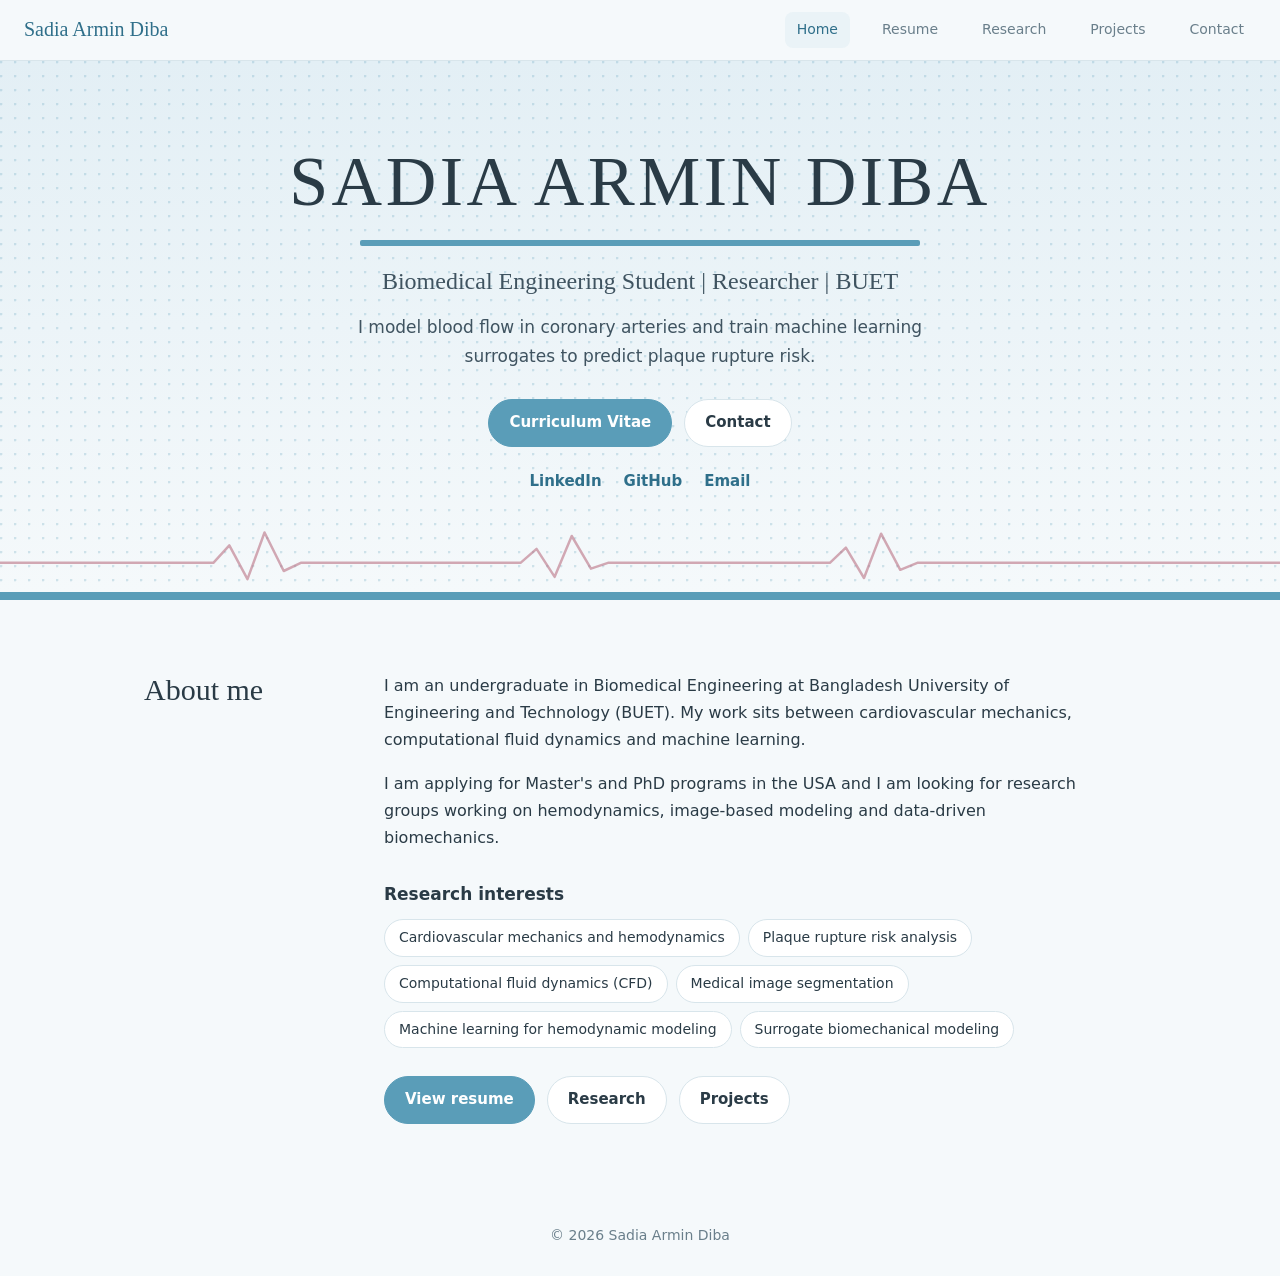
==== commit 21087168: "Update index.html" ====
--- a/index.html
+++ b/index.html
@@ -29,8 +29,7 @@
 </div>
 <svg class="ecg" viewBox="0 0 1200 120" preserveAspectRatio="none" aria-hidden="true"><path id="ecgPath" d="M0 70 H180 L200 70 L215 40 L232 98 L248 18 L266 84 L282 70 H470 L488 70 L503 46 L520 94 L536 24 L554 80 L570 70 H760 L778 70 L793 44 L810 96 L826 20 L844 82 L860 70 H1200"/></svg>
 </section>
-<section class="block"><div class="wrap grid"><h2>About me</h2><div><p>I am an undergraduate in Biomedical Engineering at Bangladesh University of Engineering and Technology (BUET). My work sits between cardiovascular mechanics, computational fluid dynamics and machine learning.</p><p>I am applying for Master's and PhD programs in the USA and I am looking for research groups working on hemodynamics, image-based modeling and data-driven biomechanics.</p><h3>Research interests</h3><ul class="chips"><li>Cardiovascular mechanics and hemodynamics</li><li>Plaque rupture risk analysis</li><li>Computational fluid dynamics (CFD)</li><li>Medical image segmentation</li><li>Machine learning for hemodynamic modeling</li><li>Surrogate biomechanical modeling</li></ul></div></div></section><section class="block tint"><div class="wrap grid"><h2>Education</h2><div><div class="item"><div class="when">Nov 2022 – Expected July 2027</div><div class="withlogo"><img class="logo" src="assets/buet.svg" alt="BUET logo"><div><strong>Bangladesh University of Engineering and Technology (BUET)</strong><p>Undergraduate: B.Sc. in Biomedical Engineering, Dhaka, Bangladesh. CGPA 3.86/4.00 (up to the 6th semester).</p></div></div></div>
-<div class="item"><div class="when">2021</div><div class="withlogo"><img class="logo" src="assets/holycross.svg" alt="Holy Cross College logo"><div><strong>Holy Cross College</strong><p>Higher Secondary Certificate (HSC). GPA 5.00/5.00.</p></div></div></div></div></div></section>
+<section class="block"><div class="wrap grid"><h2>About me</h2><div><p>I am an undergraduate in Biomedical Engineering at Bangladesh University of Engineering and Technology (BUET). My work sits between cardiovascular mechanics, computational fluid dynamics and machine learning.</p><p>I am applying for Master's and PhD programs in the USA and I am looking for research groups working on hemodynamics, image-based modeling and data-driven biomechanics.</p><h3>Research interests</h3><ul class="chips"><li>Cardiovascular mechanics and hemodynamics</li><li>Plaque rupture risk analysis</li><li>Computational fluid dynamics (CFD)</li><li>Medical image segmentation</li><li>Machine learning for hemodynamic modeling</li><li>Surrogate biomechanical modeling</li></ul><div class="actions" style="margin-top:28px"><a class="btn primary" href="resume.html">View resume</a><a class="btn" href="research.html">Research</a><a class="btn" href="projects.html">Projects</a></div></div></div></section>
 </main>
 <footer class="foot">© <span id="year"></span> Sadia Armin Diba</footer>
 <script src="script.js"></script>
